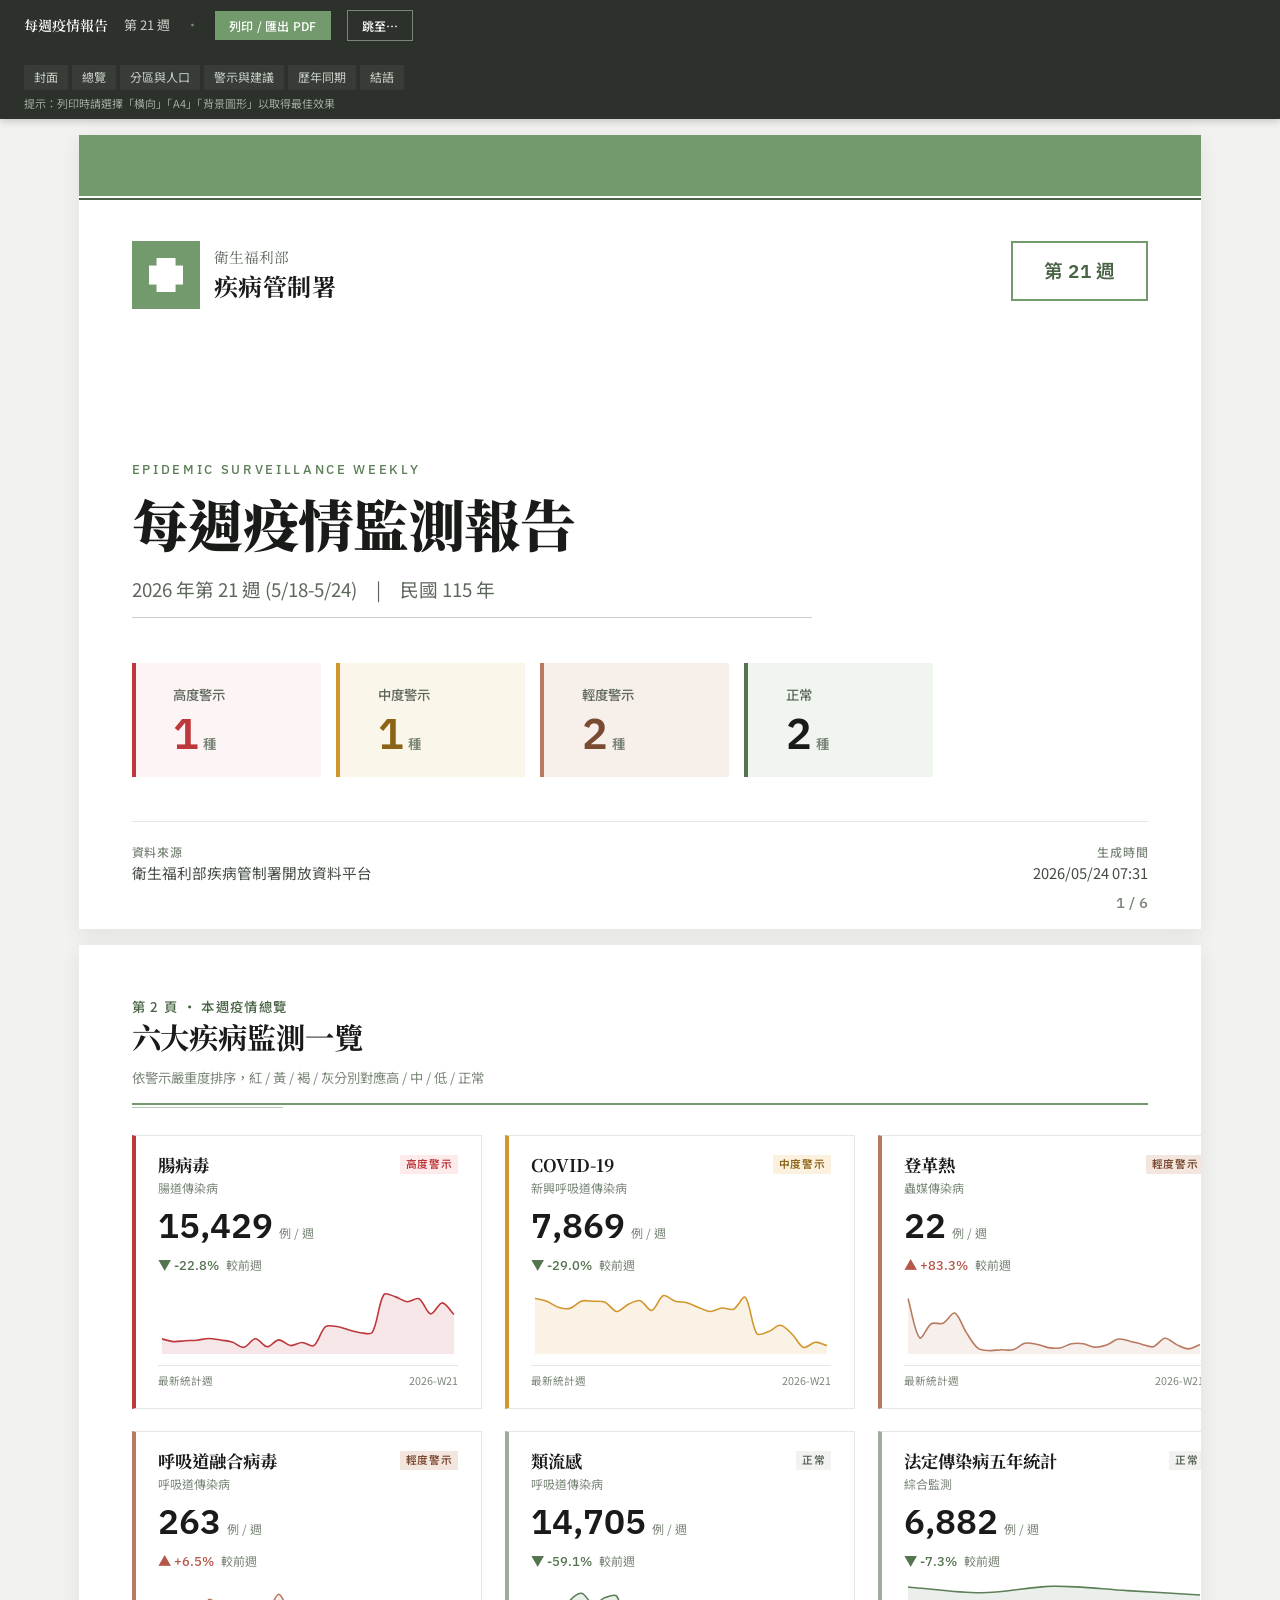
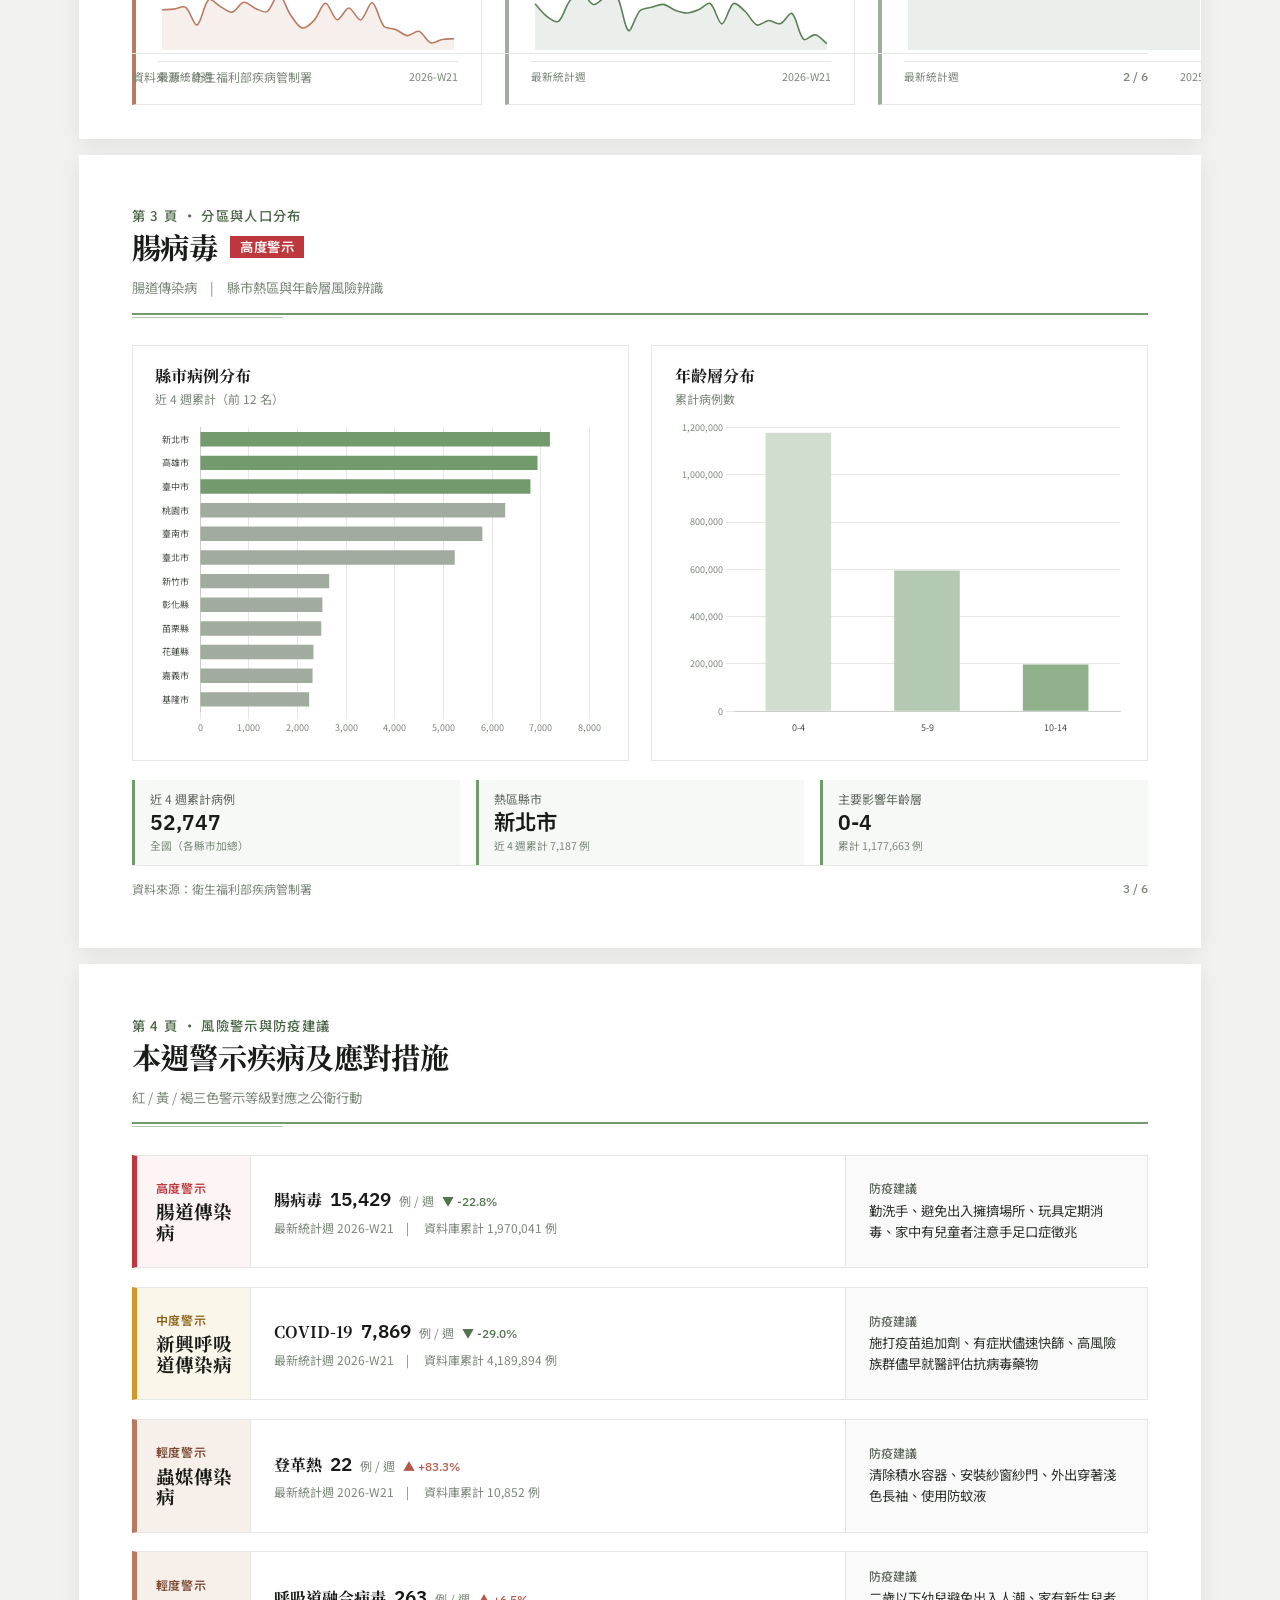
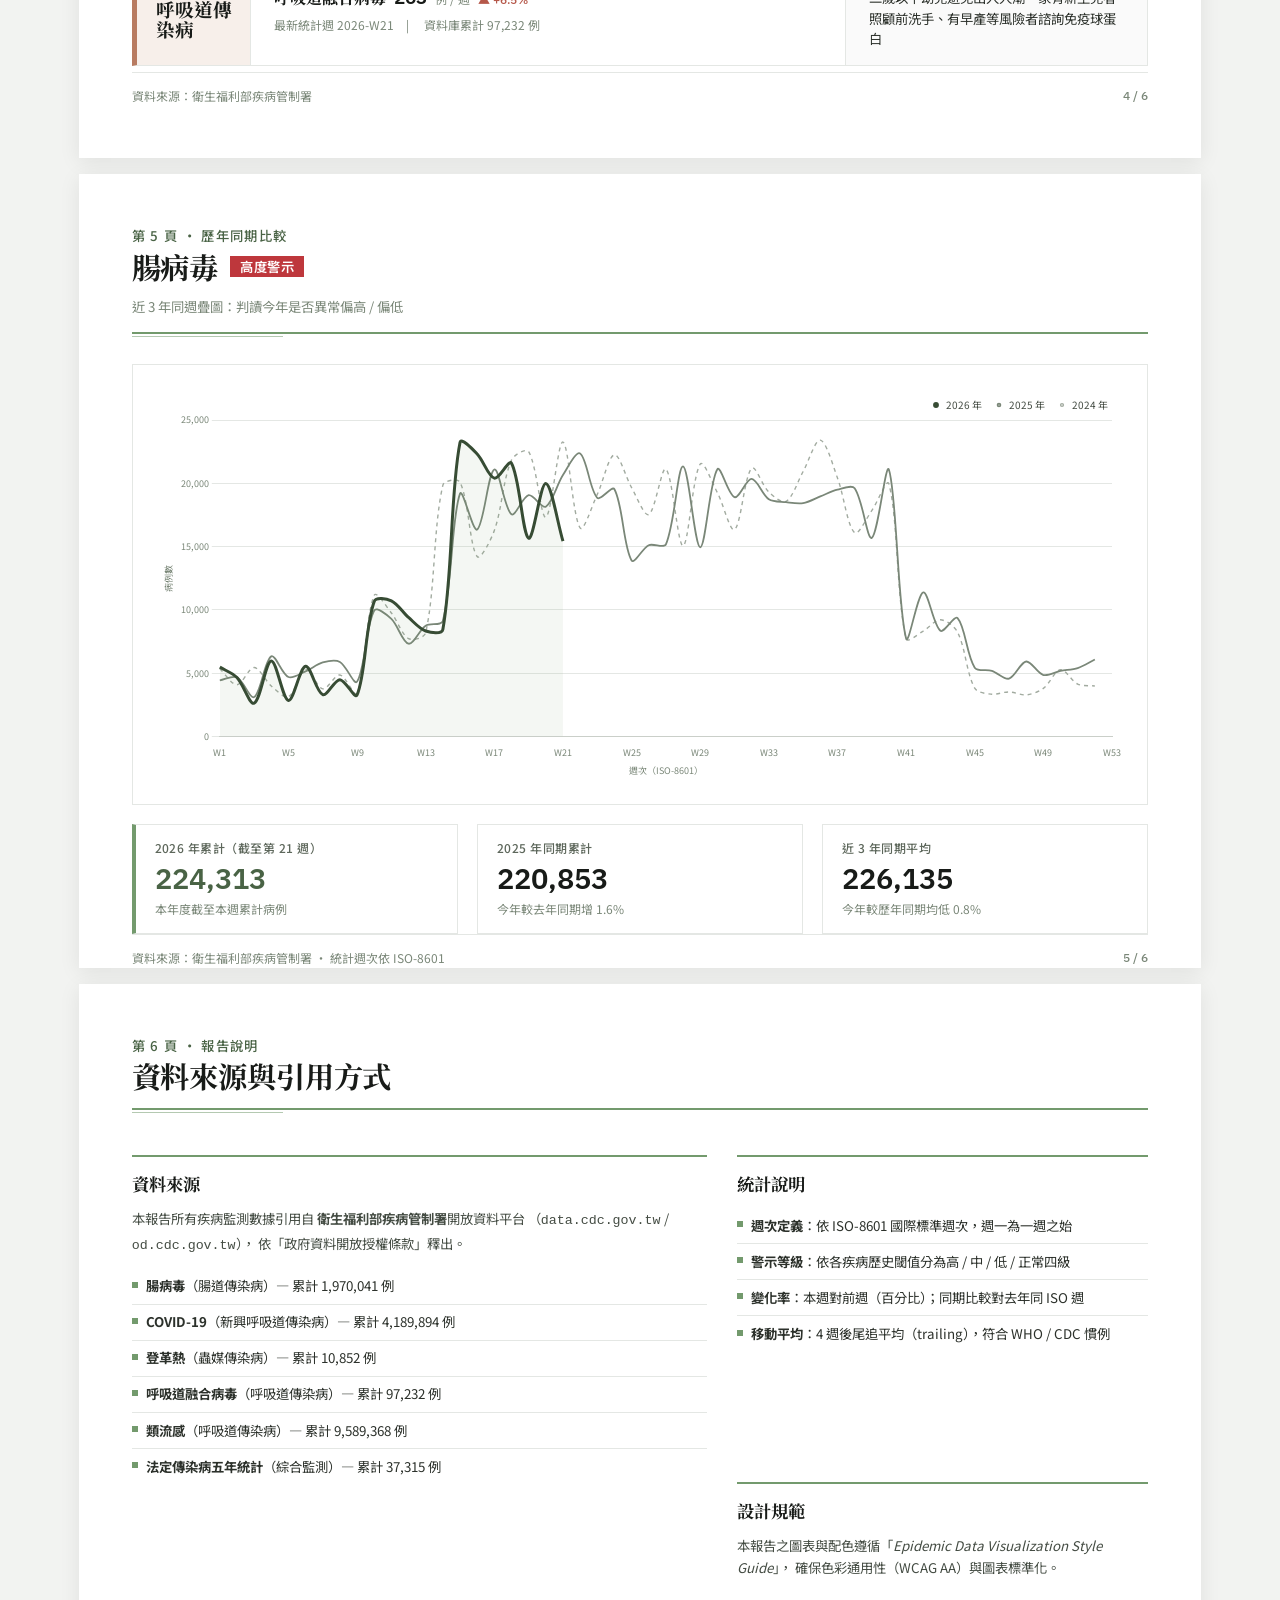
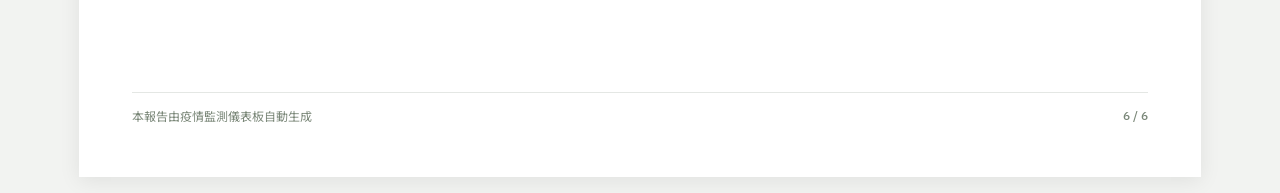
==== weekly_report/index.html @ c53f5a3c "Initial commit: CDC dashboard system (pipeline + dashboard + weekly report) - Pipeline: 6 disease re" ====
<!DOCTYPE html>
<html lang="zh-Hant">
<head>
<meta charset="UTF-8">
<meta name="viewport" content="width=device-width, initial-scale=1.0">
<title>每週疫情報告 | 疾病管制署</title>
<link rel="preconnect" href="https://fonts.googleapis.com">
<link rel="preconnect" href="https://fonts.gstatic.com" crossorigin>
<link href="https://fonts.googleapis.com/css2?family=Noto+Sans+TC:wght@400;500;600;700&family=Noto+Serif+TC:wght@600;700;900&family=IBM+Plex+Sans:wght@400;500;600&display=swap" rel="stylesheet">
<link rel="stylesheet" href="slides.css">
</head>
<body>

<aside class="print-bar">
  <div class="print-bar-inner">
    <span class="print-bar-title">每週疫情報告</span>
    <span class="print-bar-meta" id="reportWeekLabel">—</span>
    <span class="print-bar-divider">·</span>
    <button onclick="window.print()" class="btn-print">列印 / 匯出 PDF</button>
    <button onclick="toggleNav()" class="btn-nav">跳至…</button>
    <nav class="page-nav" id="pageNav" hidden>
      <a href="#slide-1">封面</a>
      <a href="#slide-2">總覽</a>
      <a href="#slide-3">分區與人口</a>
      <a href="#slide-4">警示與建議</a>
      <a href="#slide-5">歷年同期</a>
      <a href="#slide-6">結語</a>
    </nav>
  </div>
  <div class="print-hint">提示：列印時請選擇「橫向」「A4」「背景圖形」以取得最佳效果</div>
</aside>

<section class="slide slide-cover" id="slide-1">
  <div class="cover-bar"></div>
  <header class="cover-head">
    <div class="cover-logo">
      <div class="brand-mark"></div>
      <div class="cover-logo-text">
        <div>衛生福利部</div>
        <div class="cover-logo-strong">疾病管制署</div>
      </div>
    </div>
    <div class="cover-stamp" id="coverWeekStamp">第 — 週</div>
  </header>
  <div class="cover-body">
    <div class="cover-eyebrow">EPIDEMIC SURVEILLANCE WEEKLY</div>
    <h1 class="cover-title">每週疫情監測報告</h1>
    <div class="cover-subtitle" id="coverDateRange">— 統計週期 —</div>
    <div class="cover-alert-summary" id="coverAlertSummary"></div>
  </div>
  <footer class="cover-foot">
    <div class="cover-foot-left">
      <div class="cover-foot-label">資料來源</div>
      <div>衛生福利部疾病管制署開放資料平台</div>
    </div>
    <div class="cover-foot-right">
      <div class="cover-foot-label">生成時間</div>
      <div id="coverGeneratedAt">—</div>
    </div>
  </footer>
  <div class="page-no">1 / 6</div>
</section>

<section class="slide" id="slide-2">
  <header class="slide-head">
    <div class="slide-eyebrow">第 2 頁 · 本週疫情總覽</div>
    <h2 class="slide-title">六大疾病監測一覽</h2>
    <p class="slide-sub">依警示嚴重度排序，紅 / 黃 / 褐 / 灰分別對應高 / 中 / 低 / 正常</p>
  </header>
  <div class="overview-grid" id="overviewGrid"></div>
  <footer class="slide-foot">
    <span class="src">資料來源：衛生福利部疾病管制署</span>
    <span class="page-no">2 / 6</span>
  </footer>
</section>

<section class="slide" id="slide-3">
  <header class="slide-head">
    <div class="slide-eyebrow">第 3 頁 · 分區與人口分布</div>
    <h2 class="slide-title">
      <span id="focusDiseaseName3">—</span>
      <span class="slide-title-tag" id="focusDiseaseTag3">最高警示</span>
    </h2>
    <p class="slide-sub" id="focusDiseaseSub3">縣市熱區與年齡層風險辨識</p>
  </header>
  <div class="grid-2-col">
    <div class="chart-block">
      <div class="chart-block-head">
        <h3 class="chart-block-h">縣市病例分布</h3>
        <div class="chart-block-sub">近 4 週累計（前 12 名）</div>
      </div>
      <div class="chart-block-body"><canvas id="s3RegionChart"></canvas></div>
    </div>
    <div class="chart-block">
      <div class="chart-block-head">
        <h3 class="chart-block-h">年齡層分布</h3>
        <div class="chart-block-sub">累計病例數</div>
      </div>
      <div class="chart-block-body"><canvas id="s3AgeChart"></canvas></div>
    </div>
  </div>
  <div class="callout-row" id="s3Callouts"></div>
  <footer class="slide-foot">
    <span class="src">資料來源：衛生福利部疾病管制署</span>
    <span class="page-no">3 / 6</span>
  </footer>
</section>

<section class="slide" id="slide-4">
  <header class="slide-head">
    <div class="slide-eyebrow">第 4 頁 · 風險警示與防疫建議</div>
    <h2 class="slide-title">本週警示疾病及應對措施</h2>
    <p class="slide-sub">紅 / 黃 / 褐三色警示等級對應之公衛行動</p>
  </header>
  <div class="advisory-list" id="s4AdvisoryList"></div>
  <footer class="slide-foot">
    <span class="src">資料來源：衛生福利部疾病管制署</span>
    <span class="page-no">4 / 6</span>
  </footer>
</section>

<section class="slide" id="slide-5">
  <header class="slide-head">
    <div class="slide-eyebrow">第 5 頁 · 歷年同期比較</div>
    <h2 class="slide-title">
      <span id="focusDiseaseName5">—</span>
      <span class="slide-title-tag" id="focusDiseaseTag5">最高警示</span>
    </h2>
    <p class="slide-sub">近 3 年同週疊圖：判讀今年是否異常偏高 / 偏低</p>
  </header>
  <div class="chart-block chart-block-wide">
    <div class="chart-block-body chart-block-body-tall">
      <canvas id="s5HistoryChart"></canvas>
    </div>
  </div>
  <div class="comparison-callouts" id="s5Callouts"></div>
  <footer class="slide-foot">
    <span class="src">資料來源：衛生福利部疾病管制署 · 統計週次依 ISO-8601</span>
    <span class="page-no">5 / 6</span>
  </footer>
</section>

<section class="slide slide-closing" id="slide-6">
  <header class="slide-head">
    <div class="slide-eyebrow">第 6 頁 · 報告說明</div>
    <h2 class="slide-title">資料來源與引用方式</h2>
  </header>
  <div class="closing-body">
    <div class="closing-block">
      <h3 class="closing-h">資料來源</h3>
      <p>本報告所有疾病監測數據引用自 <strong>衛生福利部疾病管制署</strong>開放資料平台
         （<code>data.cdc.gov.tw</code> / <code>od.cdc.gov.tw</code>），
         依「政府資料開放授權條款」釋出。</p>
      <ul class="closing-list" id="closingDataList"></ul>
    </div>
    <div class="closing-block">
      <h3 class="closing-h">統計說明</h3>
      <ul class="closing-list">
        <li><strong>週次定義</strong>：依 ISO-8601 國際標準週次，週一為一週之始</li>
        <li><strong>警示等級</strong>：依各疾病歷史閾值分為高 / 中 / 低 / 正常四級</li>
        <li><strong>變化率</strong>：本週對前週（百分比）；同期比較對去年同 ISO 週</li>
        <li><strong>移動平均</strong>：4 週後尾追平均（trailing），符合 WHO / CDC 慣例</li>
      </ul>
    </div>
    <div class="closing-block">
      <h3 class="closing-h">設計規範</h3>
      <p>本報告之圖表與配色遵循「<em>Epidemic Data Visualization Style Guide</em>」，
         確保色彩通用性（WCAG AA）與圖表標準化。</p>
    </div>
  </div>
  <footer class="slide-foot closing-foot">
    <span>本報告由疫情監測儀表板自動生成</span>
    <span class="page-no">6 / 6</span>
  </footer>
</section>

<script src="vendor/chart.umd.min.js"></script>
<script src="vendor/chartjs-adapter-date-fns.bundle.min.js"></script>
<script src="vendor/chartjs-plugin-annotation.min.js"></script>
<script src="slides.js"></script>
</body>
</html>
---- weekly_report/slides.css ----
/* ════════════════════════════════════════════════════════════
   每週疫情報告 投影片 Style — A4 橫向列印優先
   遵循 Epidemic DataViz Style Guide
   ════════════════════════════════════════════════════════════ */

:root {
  --p-50:  #F6F9F6;  --p-100: #E8EEE7;  --p-200: #D1DECF;  --p-300: #B4C9B1;
  --p-400: #91B08C;  --p-500: #739A6D;  --p-600: #5D7F58;  --p-700: #496345;
  --p-800: #374C34;  --p-900: #253423;
  --n-50:  #FAFAFA;  --n-100: #F2F3F1;  --n-200: #E4E7E4;  --n-300: #CACFC9;
  --n-400: #A2ABA0;  --n-500: #7A8778;  --n-600: #5D675B;  --n-700: #444C43;
  --n-800: #2C312B;  --n-900: #181B18;
  --cat-1: #739A6D; --cat-2: #587A9D; --cat-3: #C8A041;
  --cat-4: #49888D; --cat-5: #916E46; --cat-6: #955F71;
  --success: #54734F;  --warning: #D2962D;  --danger: #BE373C;
  --info: #477A9E;  --terracotta: #B5584A;  --clay: #B87B61;
  --font-serif: 'Noto Serif TC', serif;
  --font-sans:  'Noto Sans TC', system-ui, sans-serif;
  --font-num:   'IBM Plex Sans', 'Noto Sans TC', sans-serif;
  --slide-w: 297mm;
  --slide-h: 210mm;
  --slide-pad: 14mm;
}

@page { size: A4 landscape; margin: 0; }

*, *::before, *::after { box-sizing: border-box; }

html { font-size: 11pt; }
body {
  margin: 0;
  font-family: var(--font-sans);
  color: var(--n-800);
  background: var(--n-100);
  line-height: 1.4;
  -webkit-font-smoothing: antialiased;
}

h1, h2, h3, h4 {
  font-family: var(--font-serif);
  margin: 0;
  color: var(--n-900);
  font-weight: 700;
}

.cover-stamp, .alert-bigcell-num,
.overview-card-num, .callout-num, .comparison-num {
  font-variant-numeric: tabular-nums;
  font-feature-settings: "tnum";
}

/* ─── Print Bar (only on screen) ─── */
.print-bar {
  position: sticky; top: 0; z-index: 100;
  background: var(--n-800); color: white;
  padding: 10px 24px 8px;
  box-shadow: 0 2px 8px rgba(0,0,0,0.2);
}
.print-bar-inner {
  display: flex; align-items: center; gap: 16px;
  flex-wrap: wrap; font-size: 13px;
}
.print-bar-title { font-family: var(--font-serif); font-weight: 600; font-size: 14px; }
.print-bar-meta { color: var(--n-300); font-variant-numeric: tabular-nums; }
.print-bar-divider { color: var(--n-500); }

.btn-print, .btn-nav {
  background: var(--p-500); color: white;
  border: 0; padding: 6px 14px;
  font-family: var(--font-sans);
  font-size: 12px; font-weight: 500;
  cursor: pointer; letter-spacing: 0.02em;
}
.btn-print:hover { background: var(--p-600); }
.btn-nav { background: transparent; border: 1px solid var(--n-500); }
.btn-nav:hover { border-color: white; background: rgba(255,255,255,0.08); }

.page-nav { display: flex; gap: 4px; padding: 8px 0 0; flex-basis: 100%; }
.page-nav a {
  color: var(--n-300); text-decoration: none;
  font-size: 12px; padding: 4px 10px;
  background: rgba(255,255,255,0.05);
}
.page-nav a:hover { background: rgba(255,255,255,0.15); color: white; }
.print-hint { font-size: 11px; color: var(--n-400); margin-top: 6px; }

/* ─── Slide base ─── */
.slide {
  width: var(--slide-w); height: var(--slide-h);
  background: white;
  padding: var(--slide-pad);
  margin: 16px auto;
  position: relative;
  box-shadow: 0 4px 20px rgba(0, 0, 0, 0.08);
  overflow: hidden;
  display: flex; flex-direction: column;
  page-break-after: always;
  break-after: page;
}
.slide:last-child { page-break-after: auto; break-after: auto; }

.slide-head {
  margin-bottom: 8mm;
  padding-bottom: 4mm;
  border-bottom: 2px solid var(--p-500);
  position: relative;
}
.slide-head::after {
  content: "";
  position: absolute; left: 0; bottom: -5px;
  width: 40mm; height: 1px;
  background: var(--p-300);
}
.slide-eyebrow {
  font-size: 10pt; font-weight: 500;
  color: var(--p-700);
  letter-spacing: 0.1em;
  text-transform: uppercase;
  margin-bottom: 4px;
}
.slide-title {
  font-family: var(--font-serif);
  font-size: 22pt; font-weight: 700;
  color: var(--n-900);
  line-height: 1.15; letter-spacing: -0.005em;
  display: flex; align-items: center;
  gap: 12px; flex-wrap: wrap;
}
.slide-title-tag {
  display: inline-block;
  font-family: var(--font-sans);
  font-size: 10pt; font-weight: 600;
  padding: 3px 10px;
  letter-spacing: 0.04em;
  background: var(--danger); color: white;
  vertical-align: middle;
}
.slide-sub { font-size: 10pt; color: var(--n-500); margin: 4mm 0 0; }

.slide-foot {
  margin-top: auto;
  display: flex; justify-content: space-between; align-items: center;
  font-size: 9pt; color: var(--n-500);
  padding-top: 4mm; border-top: 1px solid var(--n-200);
}
.page-no {
  font-family: var(--font-num);
  font-variant-numeric: tabular-nums;
  font-weight: 500; color: var(--n-500);
}

/* ════ SLIDE 1: Cover ════ */
.slide-cover { background: white; padding: 0; display: flex; flex-direction: column; }
.cover-bar {
  height: 16mm;
  background: var(--p-500);
  flex-shrink: 0; position: relative;
}
.cover-bar::after {
  content: "";
  position: absolute; bottom: -4px;
  left: 0; right: 0; height: 2px;
  background: var(--p-700);
}
.cover-head {
  display: flex; justify-content: space-between; align-items: flex-start;
  padding: 12mm var(--slide-pad) 0;
}
.cover-logo { display: flex; gap: 14px; align-items: center; }
.brand-mark {
  width: 18mm; height: 18mm;
  background: var(--p-500);
  position: relative; flex-shrink: 0;
}
.brand-mark::before, .brand-mark::after {
  content: ""; position: absolute; background: white;
}
.brand-mark::before {
  top: 50%; left: 25%; right: 25%;
  height: 5mm; transform: translateY(-50%);
}
.brand-mark::after {
  left: 50%; top: 25%; bottom: 25%;
  width: 5mm; transform: translateX(-50%);
}
.cover-logo-text { font-family: var(--font-serif); }
.cover-logo-text > div:first-child { font-size: 11pt; color: var(--n-600); }
.cover-logo-strong {
  font-size: 18pt; font-weight: 700;
  color: var(--n-900);
  letter-spacing: 0.02em; margin-top: 2px;
}
.cover-stamp {
  font-family: var(--font-num);
  font-size: 14pt; font-weight: 600;
  color: var(--p-700);
  border: 2px solid var(--p-500);
  padding: 4mm 8mm;
  letter-spacing: 0.04em;
}
.cover-body {
  flex: 1;
  padding: 8mm var(--slide-pad);
  display: flex; flex-direction: column; justify-content: center;
  max-width: 240mm;
}
.cover-eyebrow {
  font-family: var(--font-num);
  font-size: 10pt; font-weight: 500;
  letter-spacing: 0.2em;
  color: var(--p-600);
  margin-bottom: 4mm;
}
.cover-title {
  font-family: var(--font-serif);
  font-size: 42pt; font-weight: 900;
  color: var(--n-900);
  line-height: 1.05; letter-spacing: -0.01em;
  margin-bottom: 6mm;
}
.cover-subtitle {
  font-size: 14pt; color: var(--n-600);
  font-variant-numeric: tabular-nums;
  margin-bottom: 12mm;
  padding-bottom: 4mm;
  border-bottom: 1px solid var(--n-300);
  max-width: 180mm;
}
.cover-alert-summary {
  display: grid; grid-template-columns: repeat(4, 1fr);
  gap: 4mm; max-width: 220mm;
}
.alert-bigcell {
  padding: 6mm 8mm 6mm 10mm;
  background: var(--n-50);
  border-left: 4px solid var(--n-400);
}
.alert-bigcell[data-level="high"]   { border-left-color: var(--danger);  background: #FDF4F5; }
.alert-bigcell[data-level="medium"] { border-left-color: var(--warning); background: #FBF6EA; }
.alert-bigcell[data-level="low"]    { border-left-color: var(--clay);    background: #F7EFEA; }
.alert-bigcell[data-level="normal"] { border-left-color: var(--success); background: #F1F5F0; }
.alert-bigcell-label {
  font-size: 10pt; color: var(--n-600);
  margin-bottom: 2mm; font-weight: 500;
}
.alert-bigcell-num {
  font-family: var(--font-num);
  font-size: 32pt; font-weight: 600;
  line-height: 1; color: var(--n-900);
}
.alert-bigcell[data-level="high"]   .alert-bigcell-num { color: var(--danger); }
.alert-bigcell[data-level="medium"] .alert-bigcell-num { color: #8C6418; }
.alert-bigcell[data-level="low"]    .alert-bigcell-num { color: #7A4A33; }
.alert-bigcell-unit {
  font-size: 10pt; color: var(--n-500); margin-left: 4px;
}
.cover-foot {
  position: absolute;
  left: var(--slide-pad); right: var(--slide-pad);
  bottom: 12mm;
  display: flex; justify-content: space-between;
  padding: 6mm 0 0;
  border-top: 1px solid var(--n-200);
}
.cover-foot-label {
  font-size: 9pt; color: var(--n-500);
  text-transform: uppercase;
  letter-spacing: 0.06em;
  margin-bottom: 2px; font-weight: 500;
}
.cover-foot-left, .cover-foot-right {
  font-size: 11pt; color: var(--n-700);
  font-variant-numeric: tabular-nums;
}
.cover-foot-right { text-align: right; }
.slide-cover .page-no {
  position: absolute;
  right: var(--slide-pad); bottom: 4mm;
}

/* ════ SLIDE 2: Overview Grid ════ */
.overview-grid {
  display: grid;
  grid-template-columns: repeat(3, 1fr);
  grid-template-rows: 1fr 1fr;
  gap: 6mm;
  flex: 1;
  min-height: 0;
}
.overview-card {
  border: 1px solid var(--n-200);
  border-left: 4px solid var(--p-500);
  padding: 5mm 6mm;
  display: flex; flex-direction: column;
  gap: 3mm; background: white;
}
.overview-card[data-alert="high"]   { border-left-color: var(--danger); }
.overview-card[data-alert="medium"] { border-left-color: var(--warning); }
.overview-card[data-alert="low"]    { border-left-color: var(--clay); }
.overview-card[data-alert="normal"] { border-left-color: var(--n-400); }
.overview-card-head {
  display: flex; justify-content: space-between; align-items: flex-start;
}
.overview-card-name {
  font-family: var(--font-serif);
  font-size: 13pt; font-weight: 700;
  color: var(--n-900); line-height: 1.2;
}
.overview-card-category {
  font-size: 9pt; color: var(--n-500); margin-top: 1mm;
}
.overview-card-tag {
  font-size: 8pt; font-weight: 600;
  padding: 2px 6px;
  letter-spacing: 0.06em;
  font-family: var(--font-num);
}
.overview-card-tag[data-alert="high"]   { background: #FDEAEB; color: var(--danger); }
.overview-card-tag[data-alert="medium"] { background: #FBF1DE; color: #8C6418; }
.overview-card-tag[data-alert="low"]    { background: #F3E6DE; color: #7A4A33; }
.overview-card-tag[data-alert="normal"] { background: var(--n-100); color: var(--n-600); }
.overview-card-numrow {
  display: flex; align-items: baseline; gap: 6px;
}
.overview-card-num {
  font-family: var(--font-num);
  font-size: 26pt; font-weight: 600;
  color: var(--n-900); line-height: 1;
}
.overview-card-unit { font-size: 9pt; color: var(--n-500); }
.overview-card-change {
  font-size: 10pt; font-family: var(--font-num); font-weight: 500;
}
.overview-card-change[data-dir="up"]   { color: var(--terracotta); }
.overview-card-change[data-dir="down"] { color: var(--success); }
.overview-card-change[data-dir="flat"] { color: var(--n-500); }
.overview-card-spark { margin-top: auto; height: 18mm; position: relative; }
.overview-card-period {
  font-size: 8pt; color: var(--n-500);
  border-top: 1px solid var(--n-200);
  padding-top: 2mm;
  display: flex; justify-content: space-between;
  font-variant-numeric: tabular-nums;
}

/* ════ SLIDE 3 & 5: Two-column chart grid ════ */
.grid-2-col {
  display: grid; grid-template-columns: 1fr 1fr;
  gap: 6mm;
  min-height: 110mm;   /* 給圖表充裕高度，但不撐滿整頁 */
  flex-shrink: 0;
}
.chart-block {
  border: 1px solid var(--n-200);
  padding: 5mm 6mm 6mm;
  background: white;
  display: flex; flex-direction: column;
  min-height: 0;
}
.chart-block-wide {
  grid-column: 1 / -1;
  min-height: 115mm;
  flex-shrink: 0;
}
.chart-block-head { margin-bottom: 3mm; }
.chart-block-h {
  font-family: var(--font-serif);
  font-size: 12pt; font-weight: 700; color: var(--n-900);
}
.chart-block-sub { font-size: 9pt; color: var(--n-500); margin-top: 1mm; }
.chart-block-body { flex: 1; position: relative; min-height: 0; }
.chart-block-body-tall { min-height: 105mm; height: 105mm; }

.callout-row {
  display: grid; grid-template-columns: repeat(3, 1fr);
  gap: 4mm; margin-top: 5mm;
}
.callout {
  background: var(--p-50);
  border-left: 3px solid var(--p-500);
  padding: 3mm 4mm;
}
.callout-label { font-size: 9pt; color: var(--n-600); margin-bottom: 1mm; }
.callout-num {
  font-family: var(--font-num);
  font-size: 16pt; font-weight: 600;
  color: var(--n-900); line-height: 1.1;
}
.callout-sub { font-size: 8pt; color: var(--n-500); margin-top: 1mm; }

/* ════ SLIDE 4: Advisory ════ */
.advisory-list {
  flex: 1; display: flex; flex-direction: column;
  gap: 5mm; overflow: hidden;
}
.advisory-block {
  display: grid;
  grid-template-columns: 30mm 1fr 80mm;
  gap: 0;
  border: 1px solid var(--n-200);
  border-left: 5px solid var(--n-400);
  min-height: 30mm;
}
.advisory-block[data-level="high"]   { border-left-color: var(--danger); }
.advisory-block[data-level="medium"] { border-left-color: var(--warning); }
.advisory-block[data-level="low"]    { border-left-color: var(--clay); }
.advisory-cell-level {
  background: var(--n-50);
  padding: 4mm 4mm 4mm 5mm;
  display: flex; flex-direction: column; justify-content: center;
}
.advisory-block[data-level="high"]   .advisory-cell-level { background: #FDF4F5; }
.advisory-block[data-level="medium"] .advisory-cell-level { background: #FBF6EA; }
.advisory-block[data-level="low"]    .advisory-cell-level { background: #F7EFEA; }
.advisory-level-tag {
  font-family: var(--font-num);
  font-size: 9pt; font-weight: 600;
  letter-spacing: 0.08em;
  text-transform: uppercase;
  margin-bottom: 1mm;
}
.advisory-block[data-level="high"]   .advisory-level-tag { color: var(--danger); }
.advisory-block[data-level="medium"] .advisory-level-tag { color: #8C6418; }
.advisory-block[data-level="low"]    .advisory-level-tag { color: #7A4A33; }
.advisory-level-name {
  font-family: var(--font-serif);
  font-size: 14pt; font-weight: 700;
  color: var(--n-900); line-height: 1.1;
}
.advisory-cell-detail {
  padding: 4mm 6mm;
  border-left: 1px solid var(--n-200);
  display: flex; flex-direction: column; justify-content: center;
}
.advisory-disease-row {
  display: flex; align-items: baseline;
  gap: 8px; margin-bottom: 2mm;
}
.advisory-disease-name {
  font-family: var(--font-serif);
  font-weight: 700; font-size: 12pt; color: var(--n-900);
}
.advisory-disease-num {
  font-family: var(--font-num);
  font-weight: 600; font-size: 14pt; color: var(--n-900);
}
.advisory-disease-unit { font-size: 9pt; color: var(--n-500); }
.advisory-disease-change {
  font-family: var(--font-num);
  font-size: 9pt; font-weight: 500;
}
.advisory-cell-action {
  padding: 4mm 6mm;
  border-left: 1px solid var(--n-200);
  background: var(--n-50);
  display: flex; flex-direction: column; justify-content: center;
}
.advisory-action-label {
  font-size: 9pt; color: var(--n-600);
  margin-bottom: 1mm; font-weight: 500;
}
.advisory-action-body {
  font-size: 10pt; color: var(--n-800); line-height: 1.55;
}
.advisory-empty {
  display: flex; align-items: center; justify-content: center;
  padding: 8mm; color: var(--n-500);
  font-size: 11pt;
  background: var(--n-50);
  border: 1px dashed var(--n-300);
}

/* ════ SLIDE 5: Comparison Callouts ════ */
.comparison-callouts {
  display: grid; grid-template-columns: repeat(3, 1fr);
  gap: 5mm; margin-top: 5mm;
}
.comparison-cell {
  background: white;
  border: 1px solid var(--n-200);
  padding: 4mm 5mm;
}
.comparison-label {
  font-size: 9pt; color: var(--n-600);
  margin-bottom: 2mm; font-weight: 500;
  text-transform: uppercase;
  letter-spacing: 0.04em;
}
.comparison-num {
  font-family: var(--font-num);
  font-size: 22pt; font-weight: 600;
  color: var(--n-900); line-height: 1;
}
.comparison-sub { font-size: 9pt; color: var(--n-500); margin-top: 2mm; }
.comparison-cell[data-emphasis="primary"] { border-left: 4px solid var(--p-500); }
.comparison-cell[data-emphasis="primary"] .comparison-num { color: var(--p-700); }

/* ════ SLIDE 6: Closing ════ */
.closing-body {
  display: grid;
  grid-template-columns: 1.4fr 1fr;
  gap: 8mm; flex: 1; margin-top: 4mm;
}
.closing-block {
  border-top: 2px solid var(--p-500);
  padding-top: 4mm;
}
.closing-block:first-child { grid-row: span 2; }
.closing-block p {
  font-size: 10pt; line-height: 1.7;
  color: var(--n-700); margin: 0 0 3mm;
}
.closing-h {
  font-family: var(--font-serif);
  font-size: 13pt; font-weight: 700;
  margin-bottom: 3mm; color: var(--n-900);
}
.closing-list {
  list-style: none; padding: 0; margin: 0;
  font-size: 10pt;
}
.closing-list li {
  padding: 2mm 0 2mm 14px;
  position: relative;
  border-bottom: 1px solid var(--n-200);
  line-height: 1.5;
}
.closing-list li:last-child { border-bottom: 0; }
.closing-list li::before {
  content: "";
  position: absolute;
  left: 0; top: 3.5mm;
  width: 6px; height: 6px;
  background: var(--p-500);
}
.closing-list code {
  font-family: var(--font-num);
  font-size: 9pt;
  background: var(--n-100);
  padding: 1px 4px; color: var(--n-700);
}
.closing-foot { font-size: 9pt; }

/* ════ 列印模式 ════ */
@media print {
  body { background: white; margin: 0; }
  .print-bar { display: none !important; }
  .slide {
    margin: 0; box-shadow: none;
    page-break-after: always;
    break-after: page;
    transform: none !important;
  }
  .slide:last-child { page-break-after: auto; }
  * {
    -webkit-print-color-adjust: exact !important;
    print-color-adjust: exact !important;
    color-adjust: exact !important;
  }
}
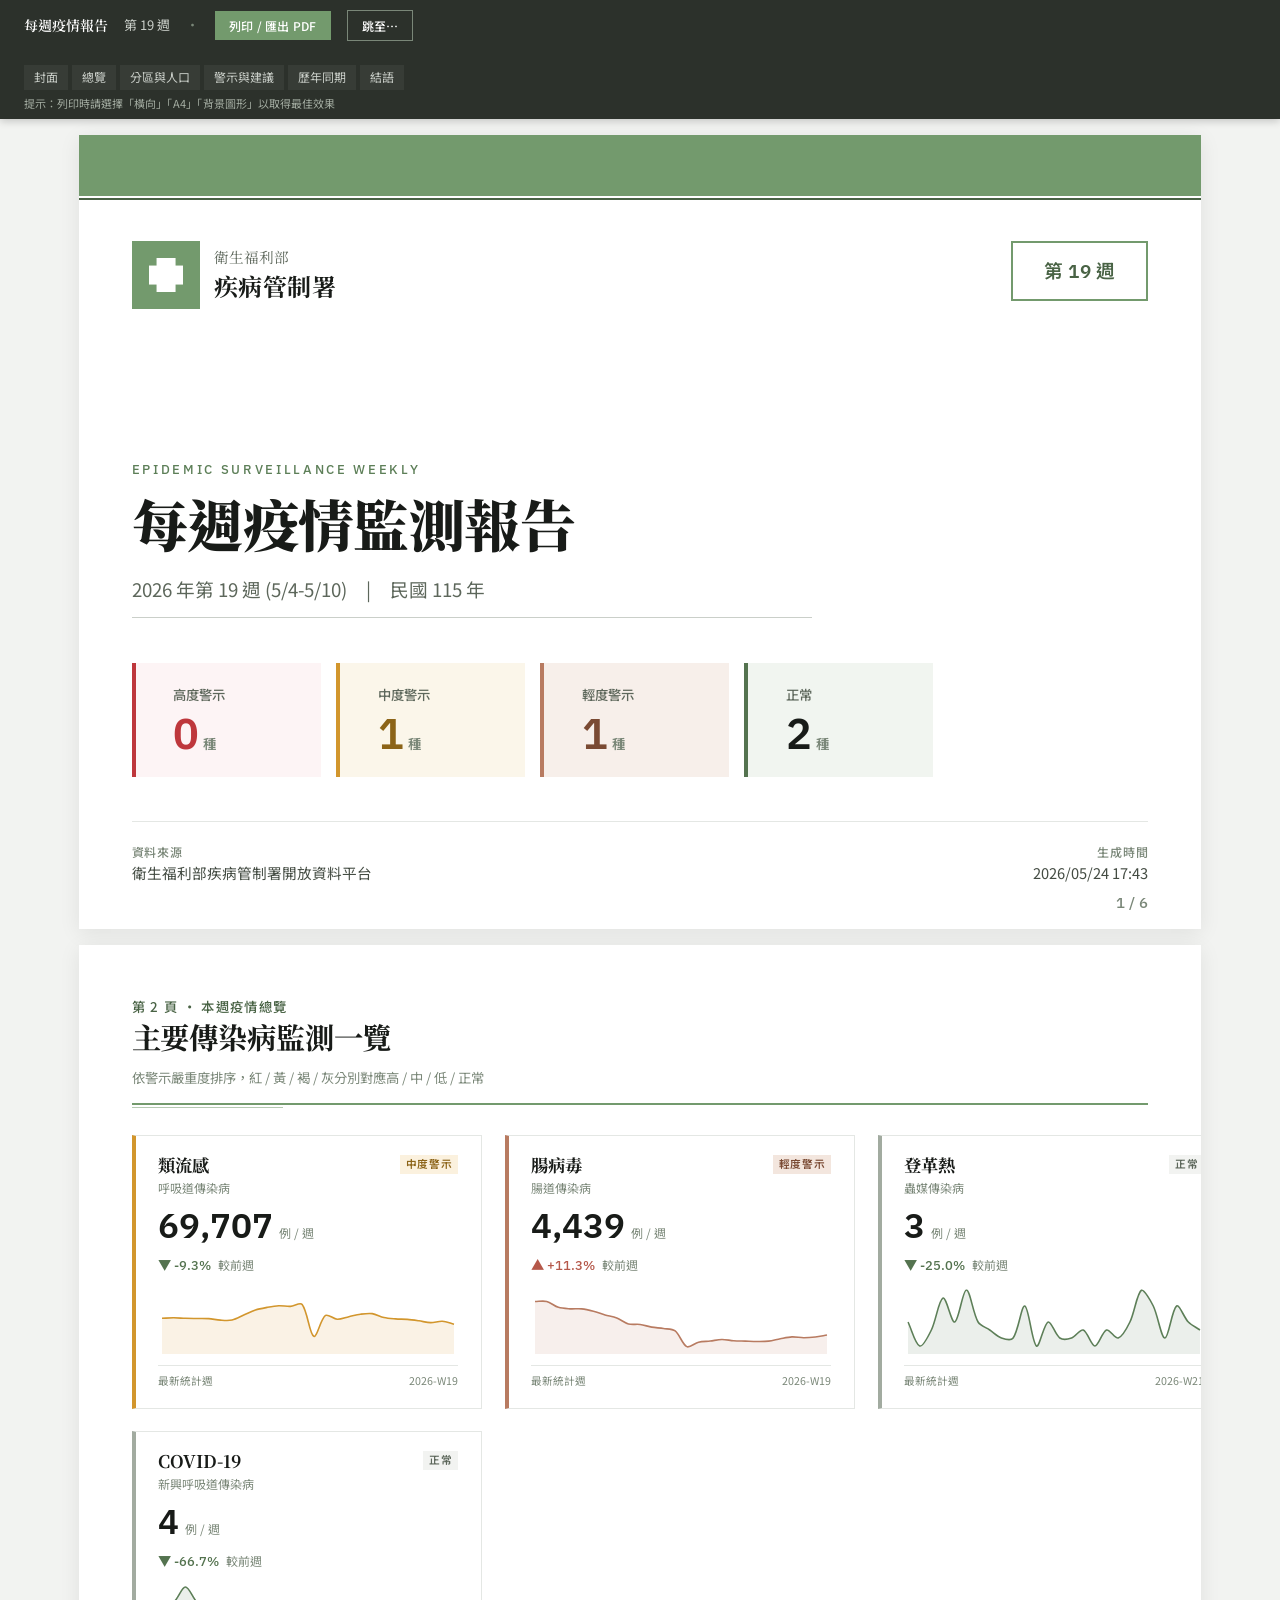
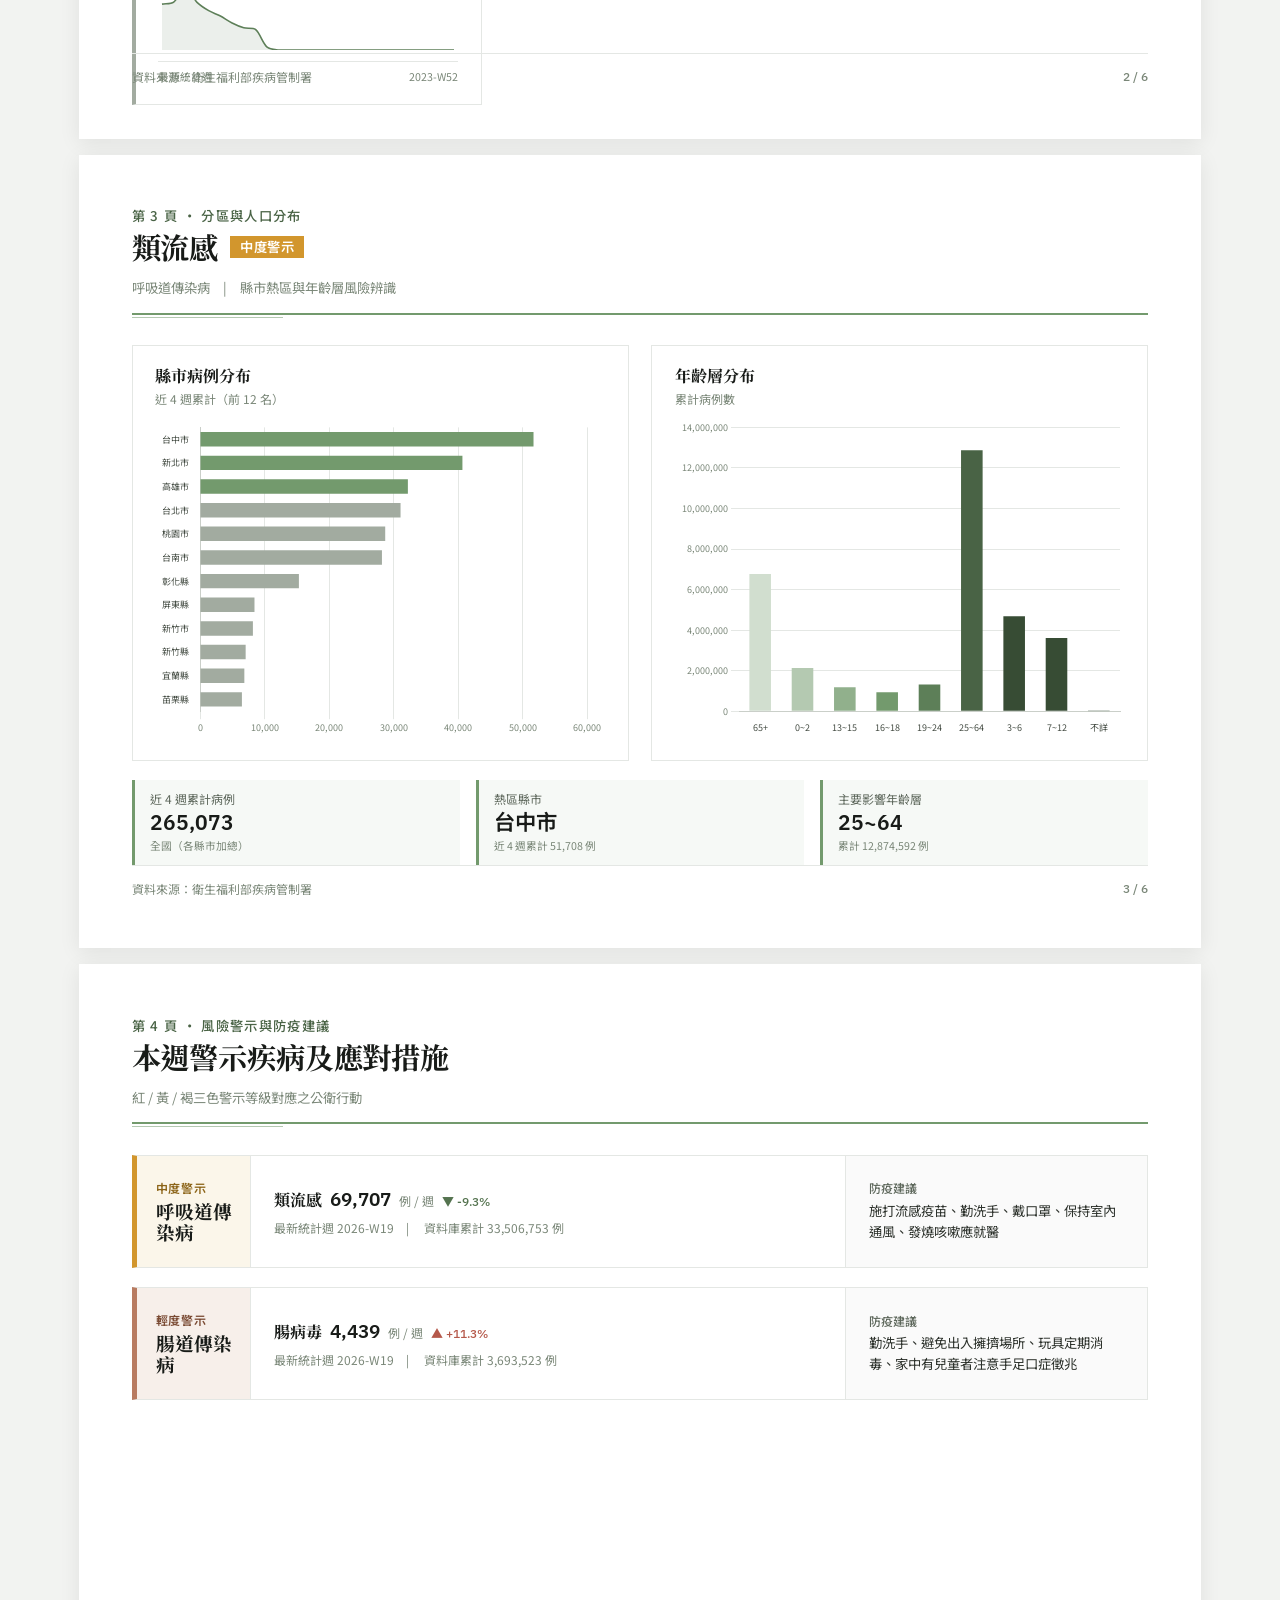
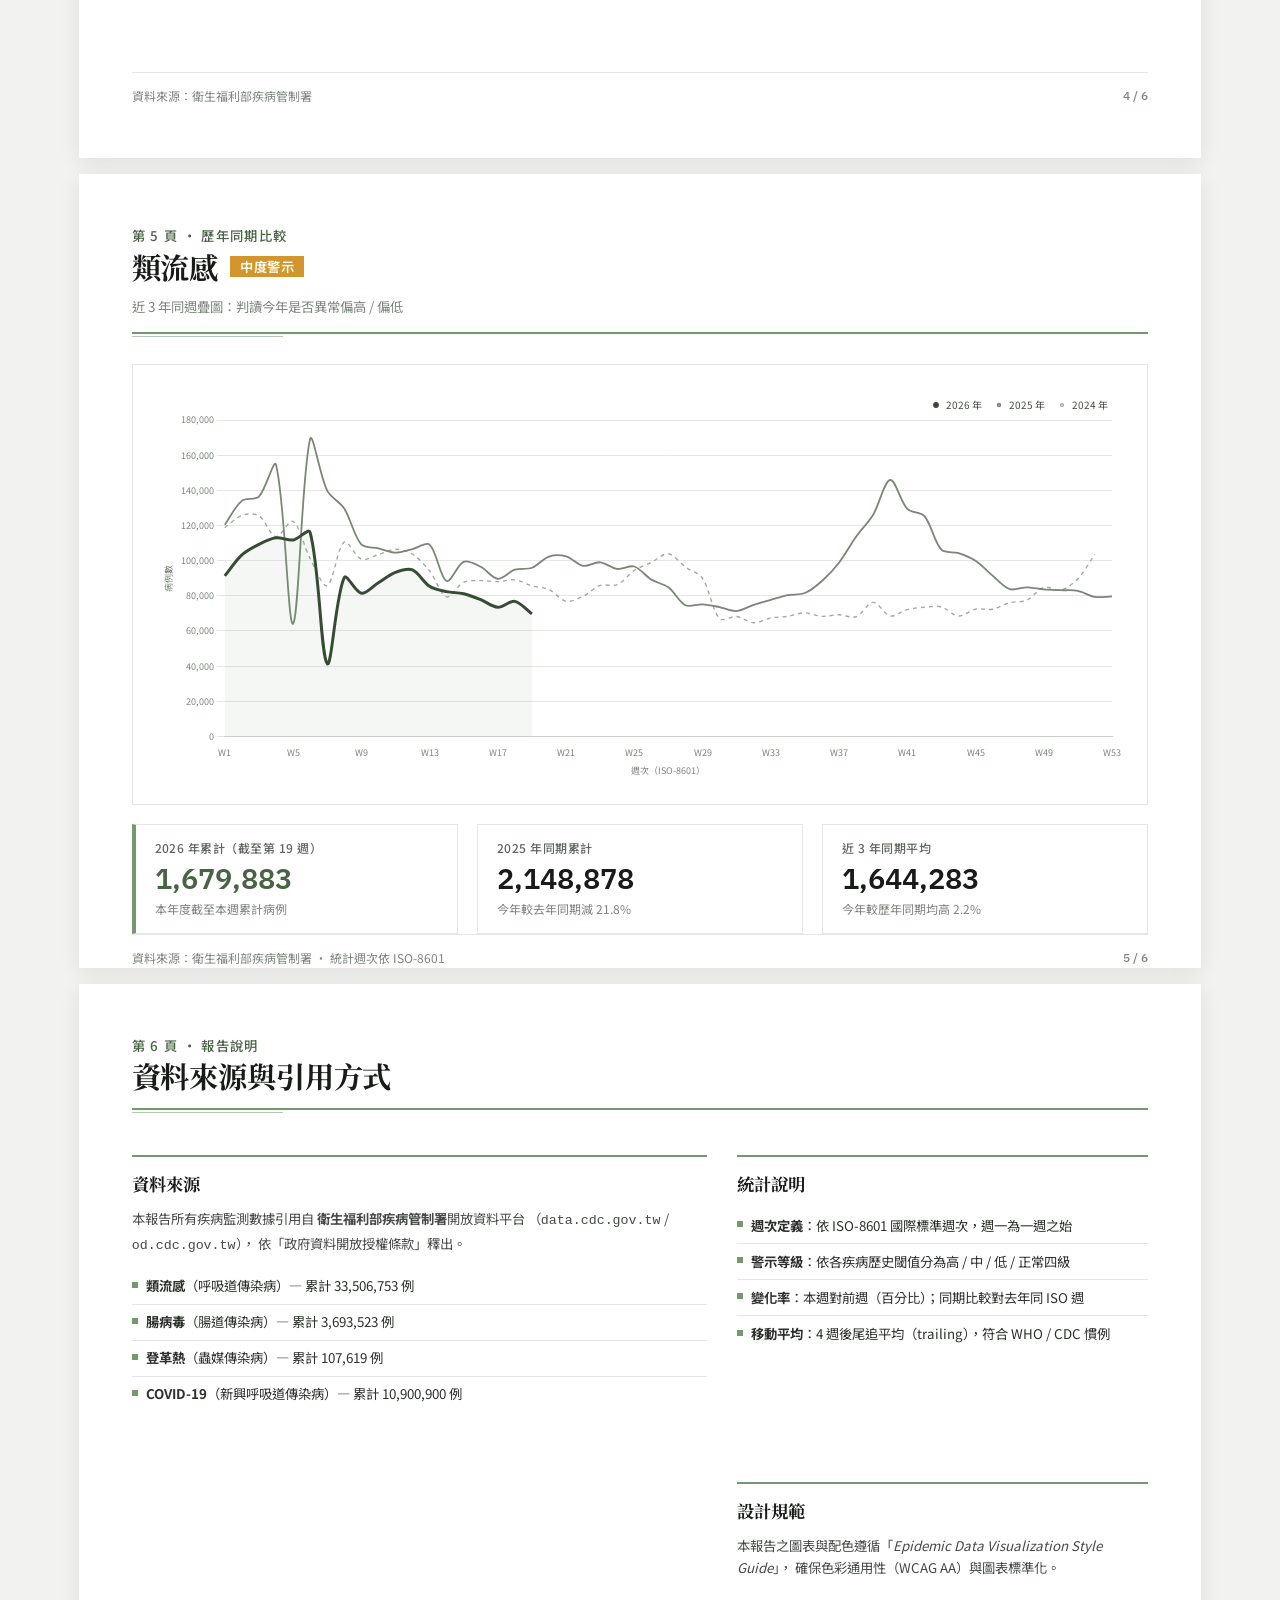
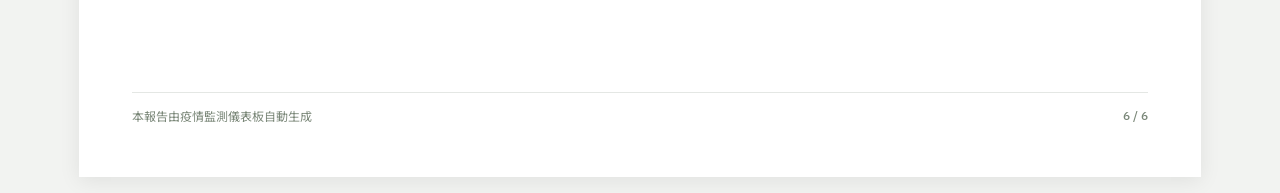
==== commit 9f99c5a0: "feat(pipeline): 改接 CDC 開放資料平台現行 URL，重產 2026-W21 真實資料 - disease_registry: 拿掉 CDC 已下架的 rsv 與 notifiabl" ====
--- a/weekly_report/index.html
+++ b/weekly_report/index.html
@@ -64,7 +64,7 @@
 <section class="slide" id="slide-2">
   <header class="slide-head">
     <div class="slide-eyebrow">第 2 頁 · 本週疫情總覽</div>
-    <h2 class="slide-title">六大疾病監測一覽</h2>
+    <h2 class="slide-title">主要傳染病監測一覽</h2>
     <p class="slide-sub">依警示嚴重度排序，紅 / 黃 / 褐 / 灰分別對應高 / 中 / 低 / 正常</p>
   </header>
   <div class="overview-grid" id="overviewGrid"></div>
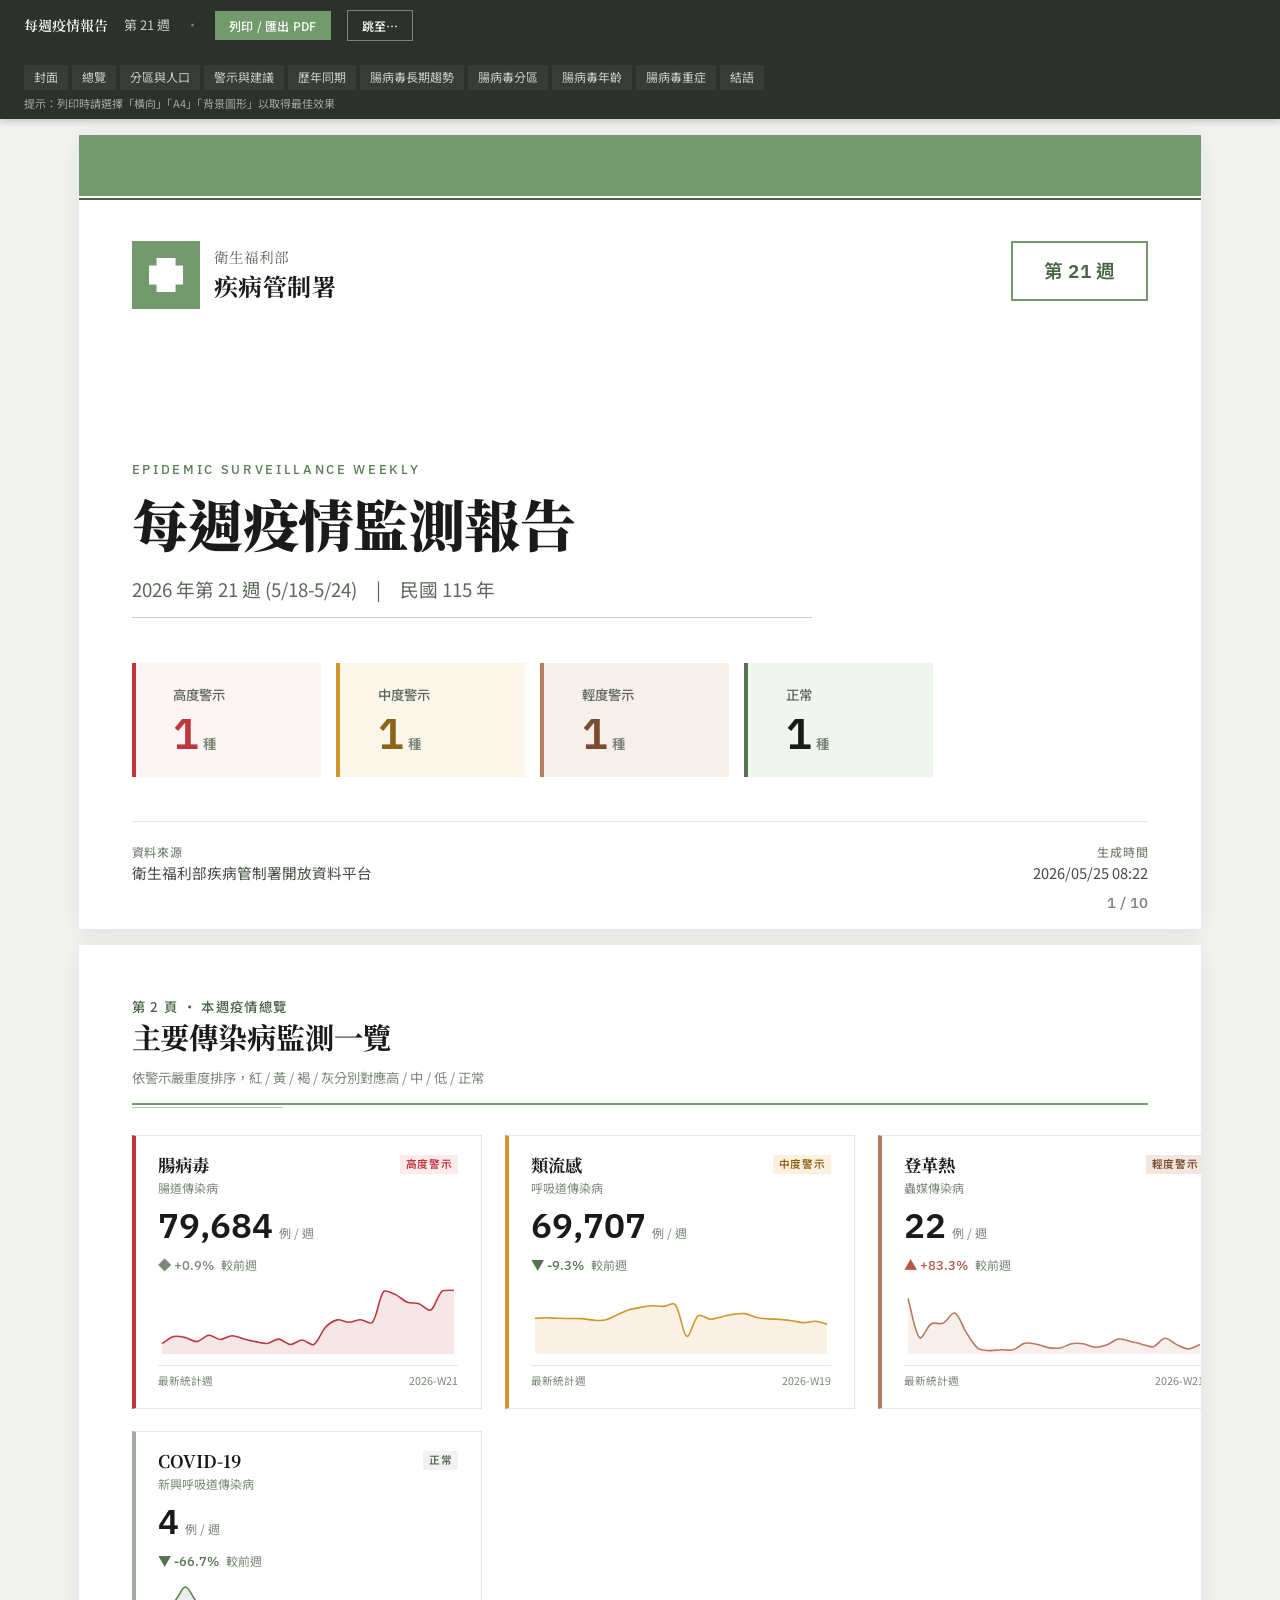
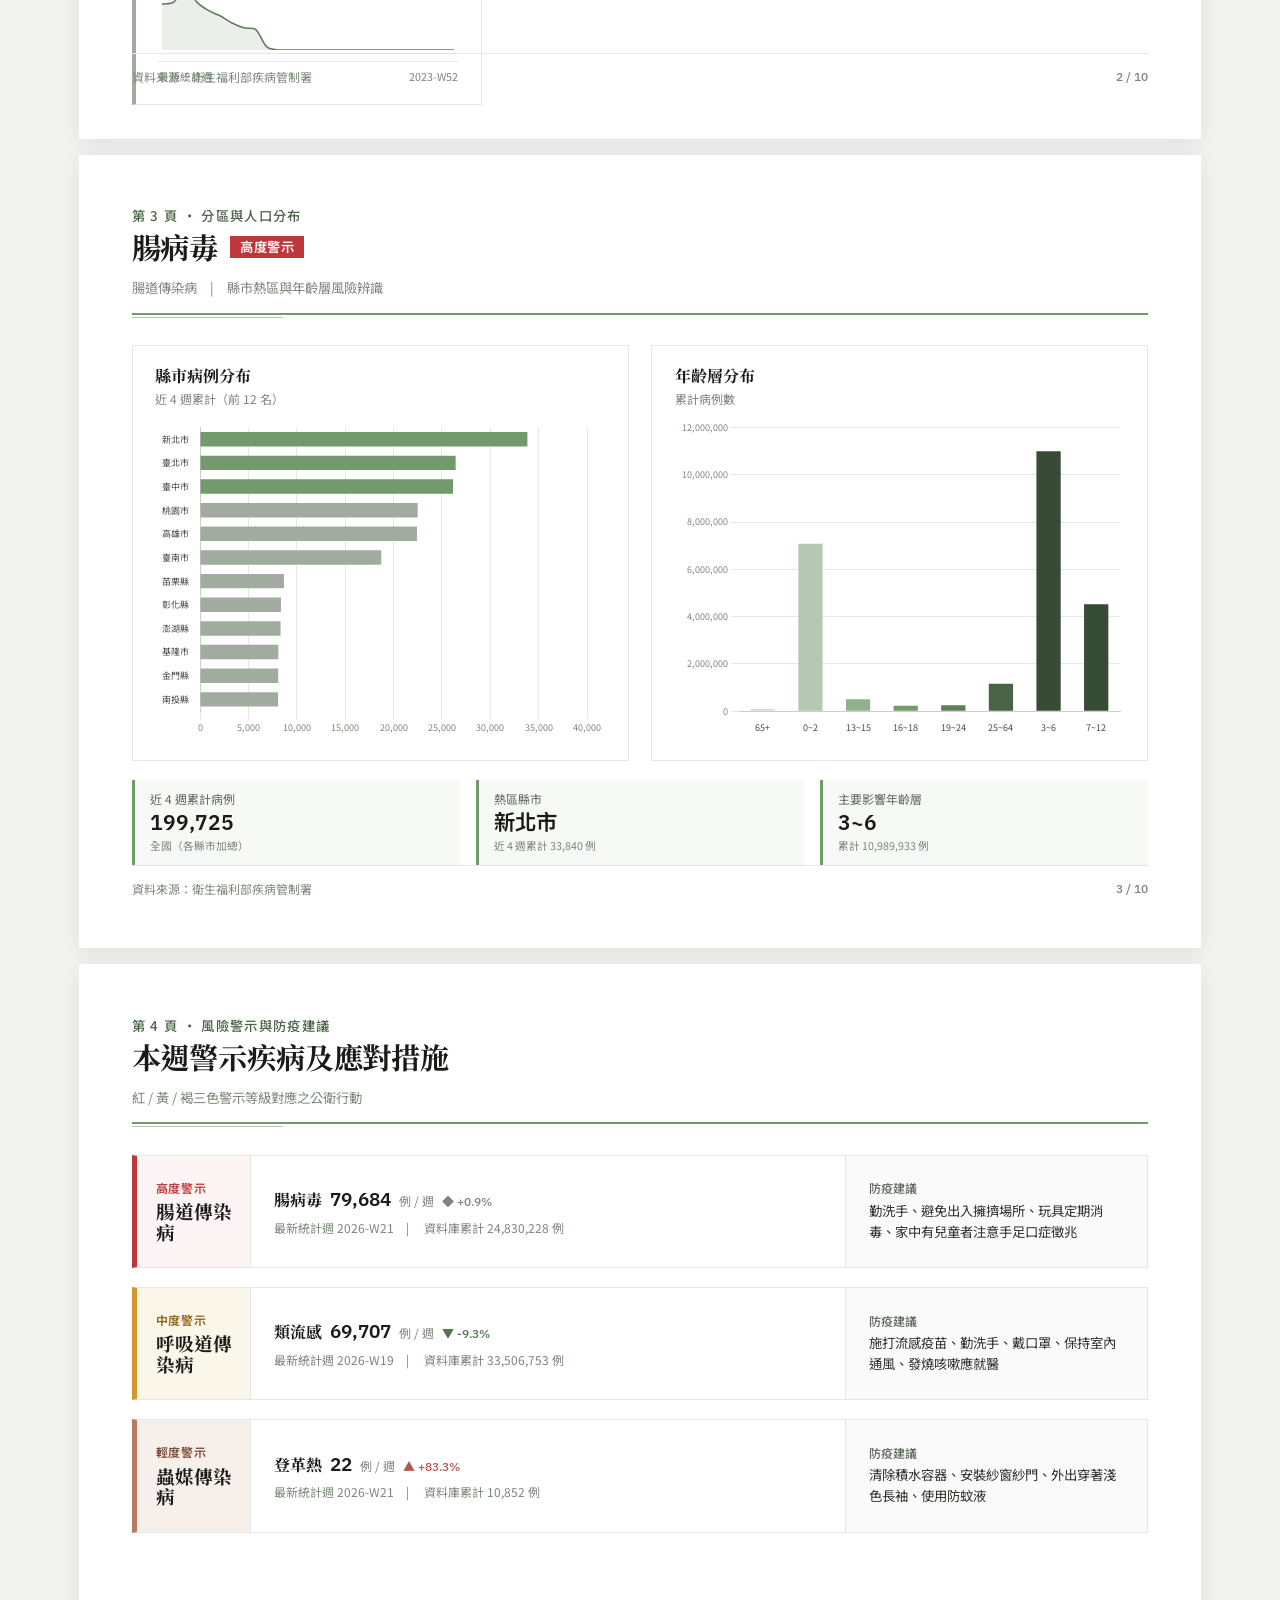
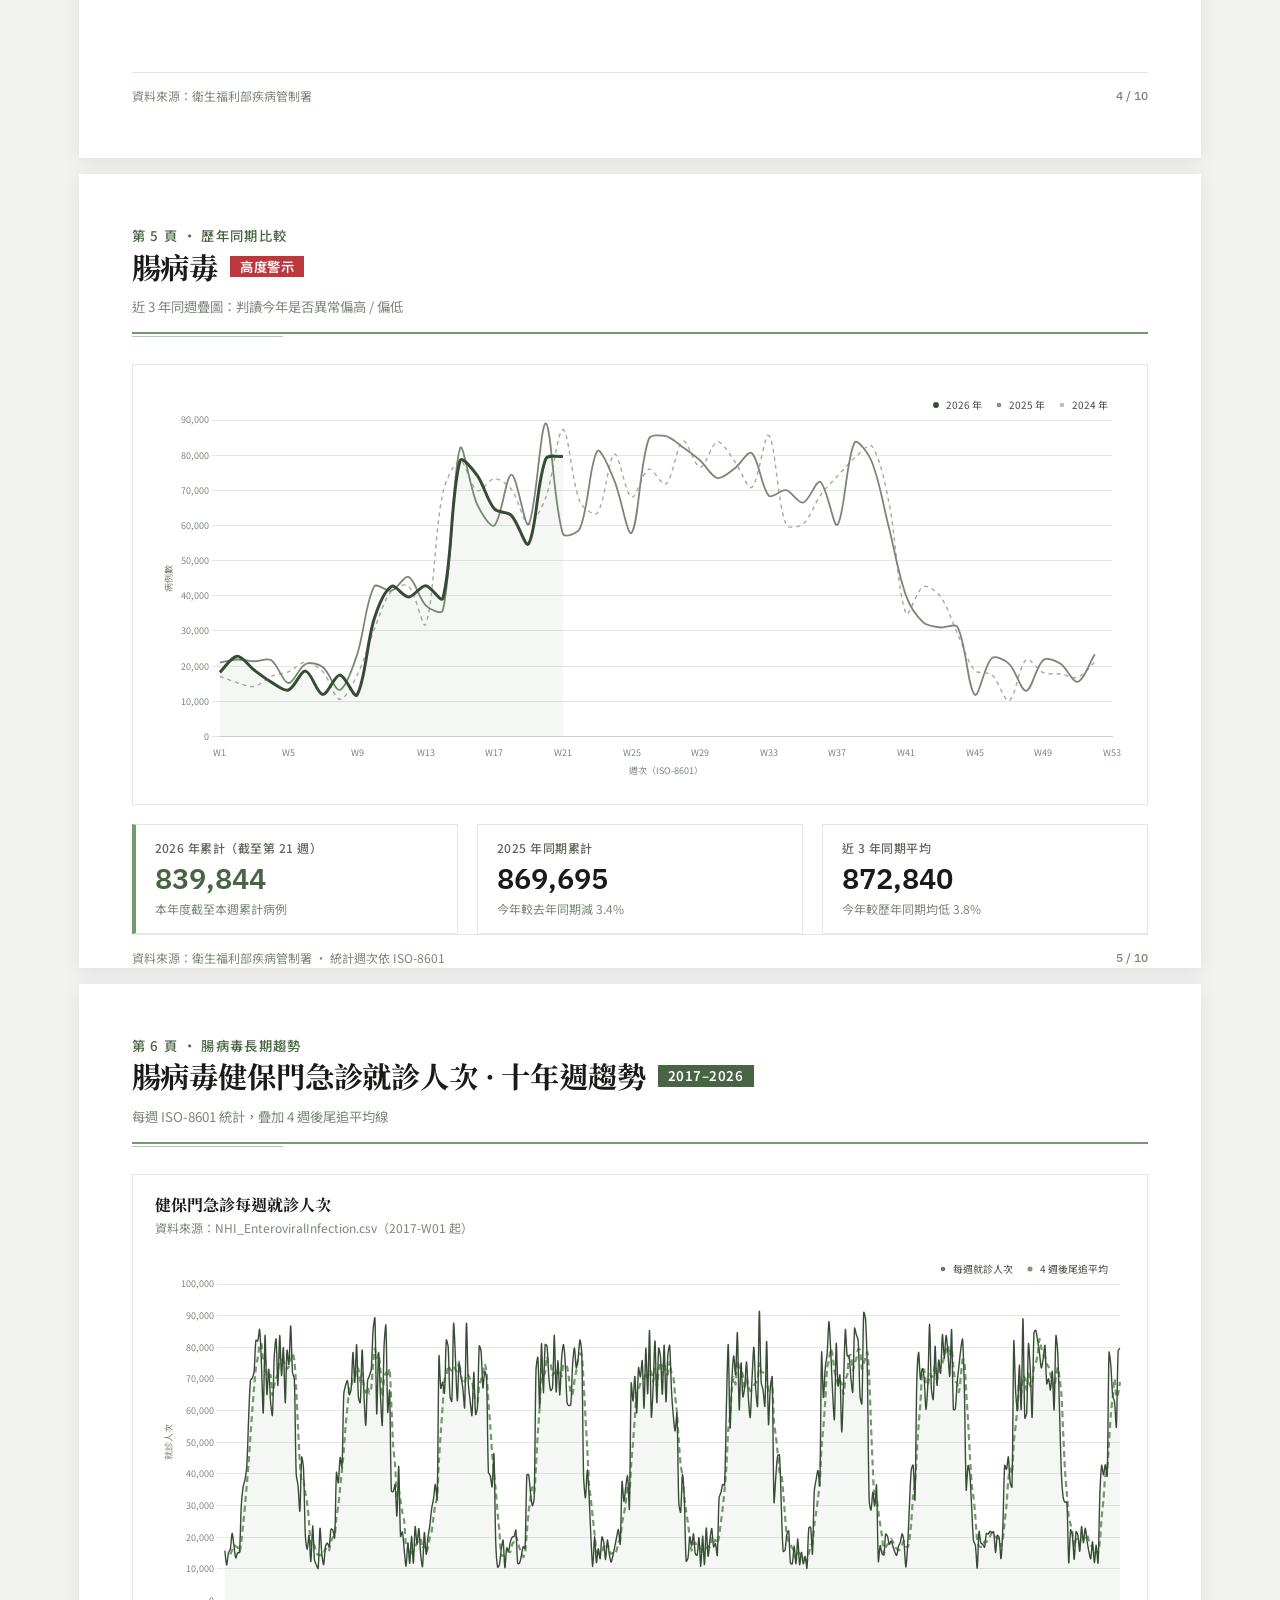
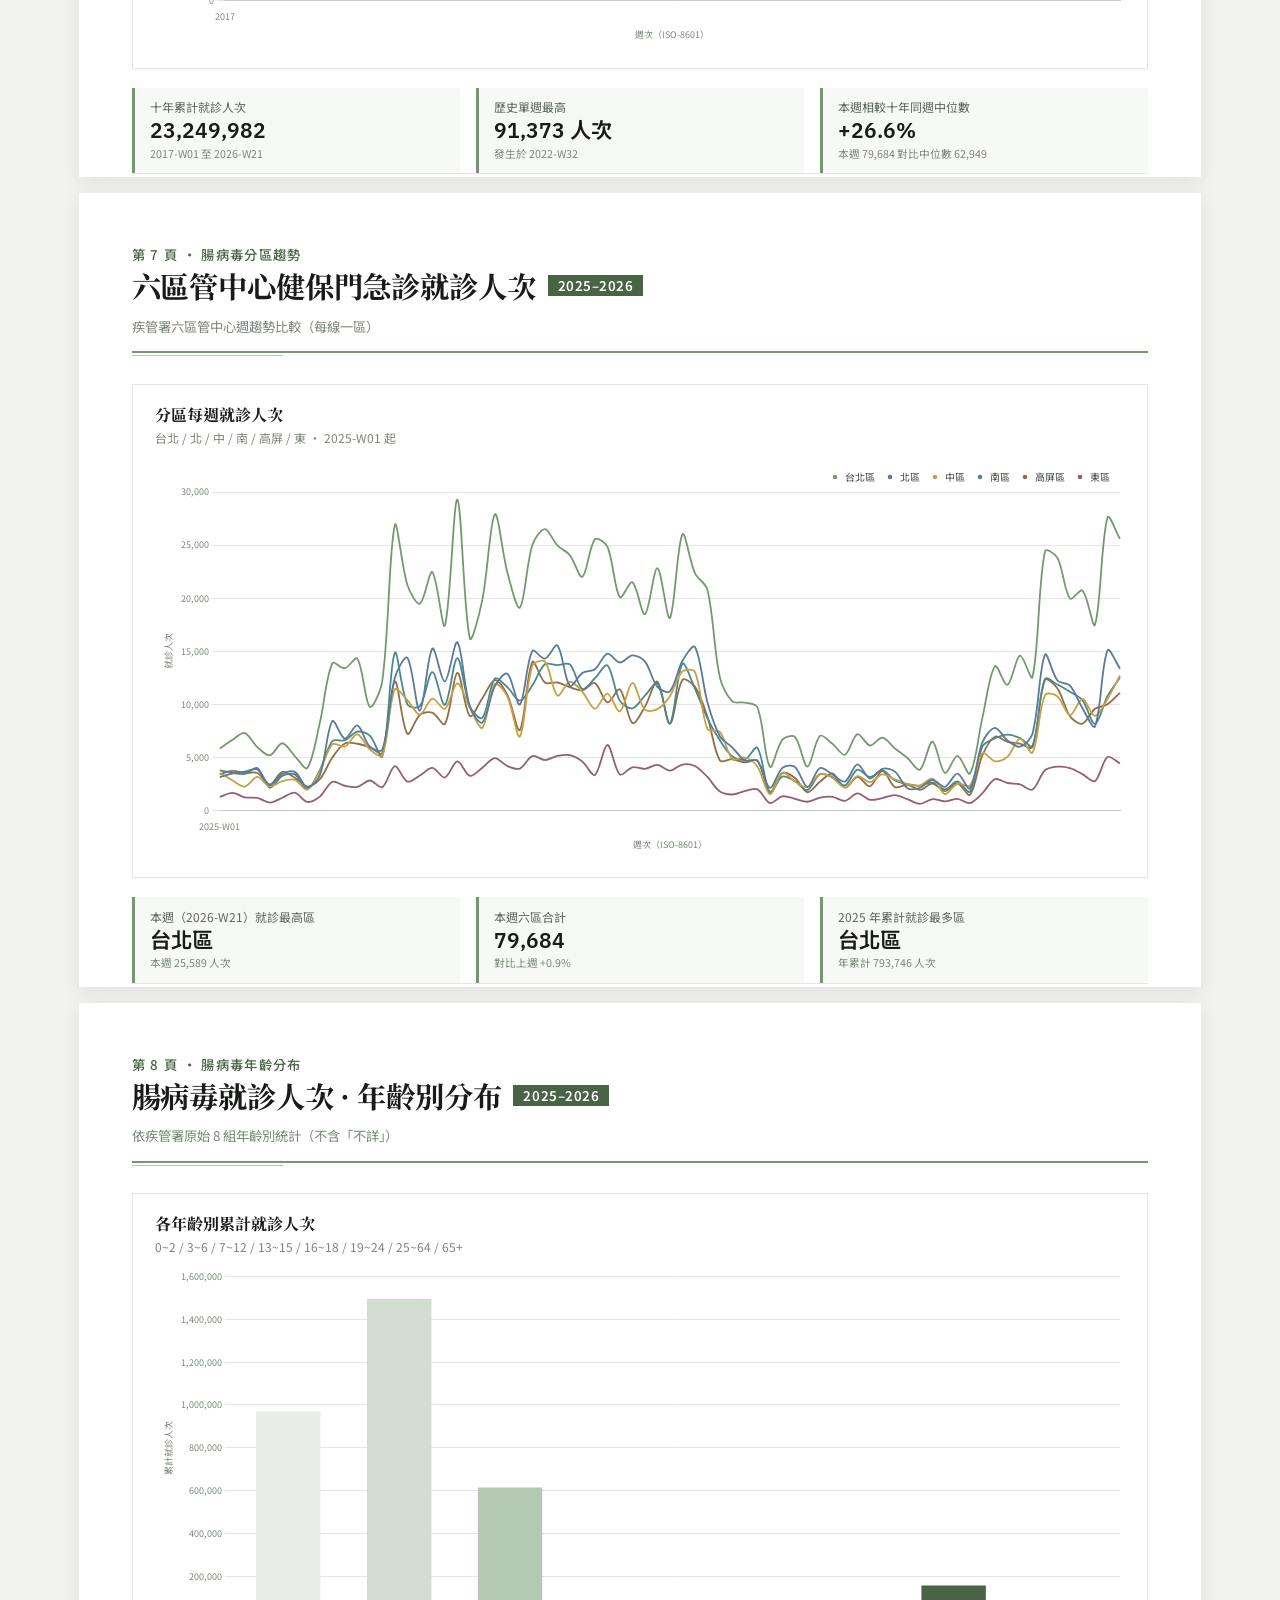
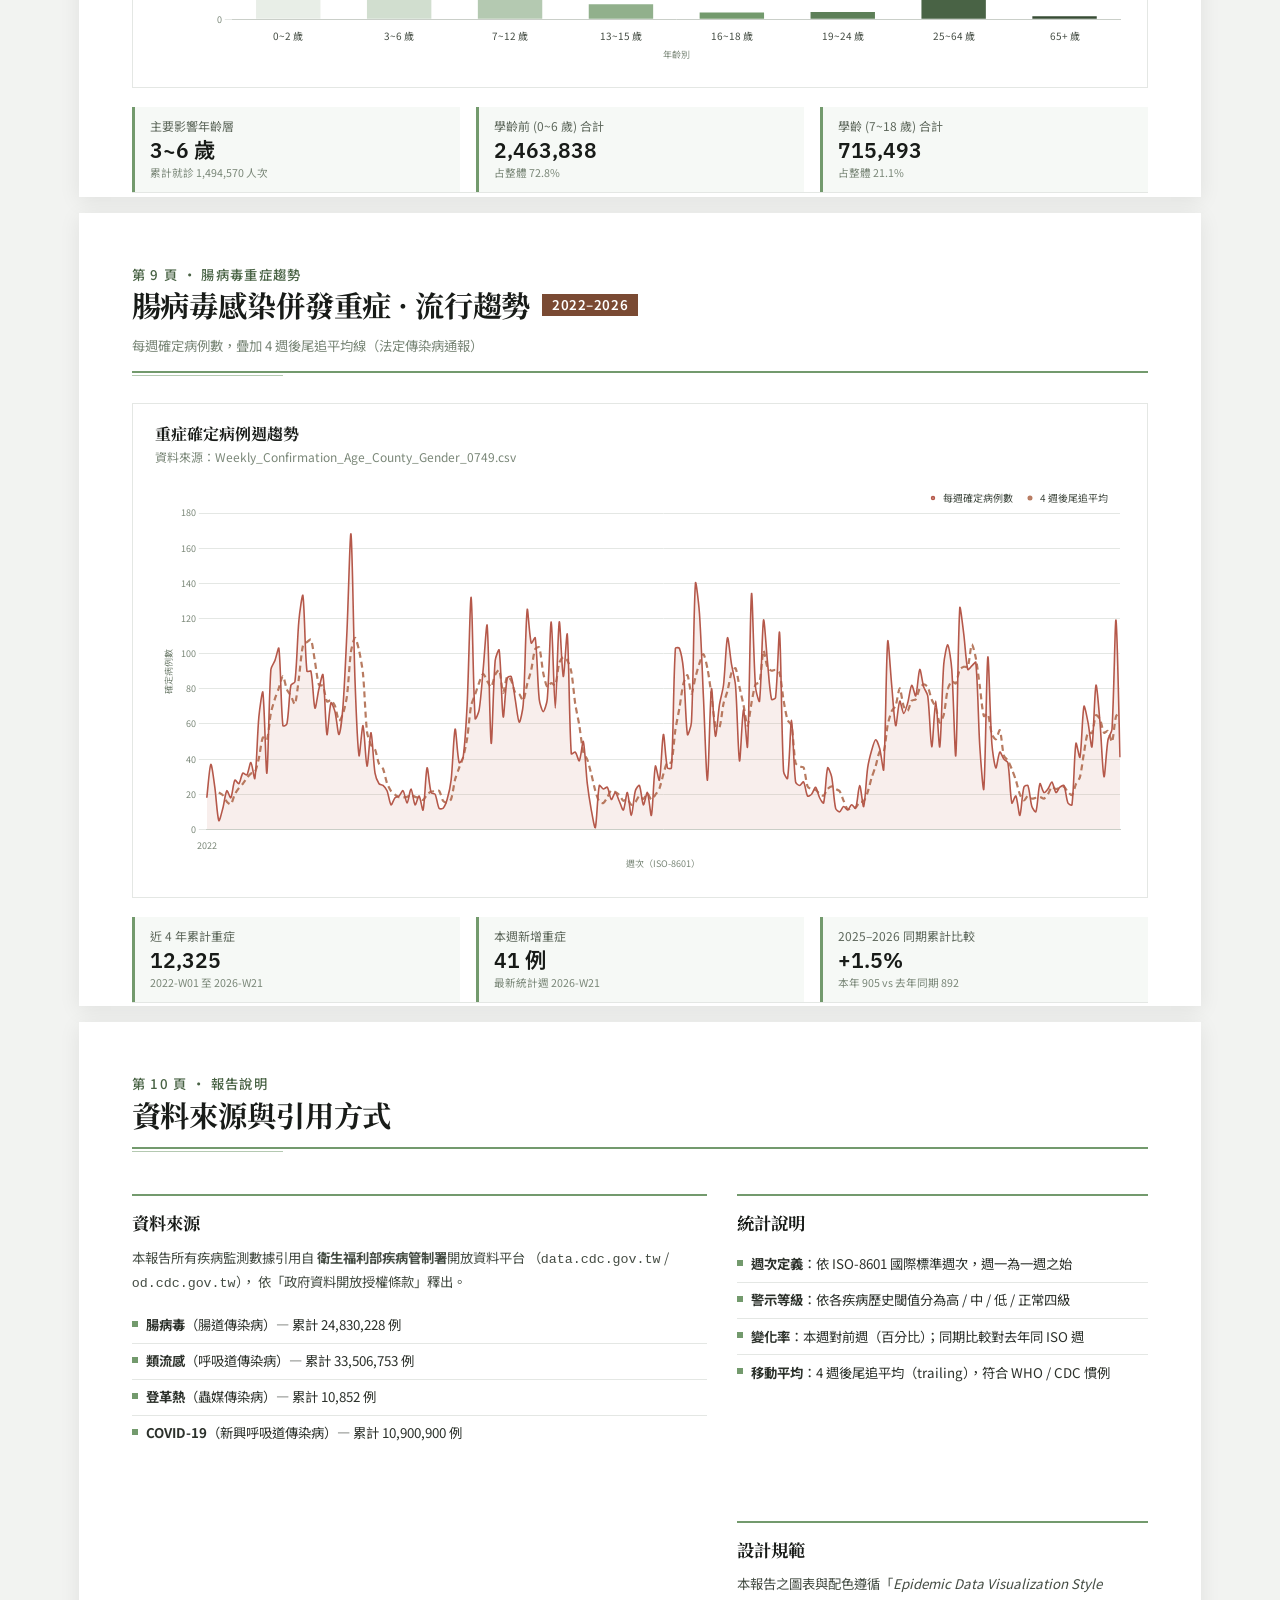
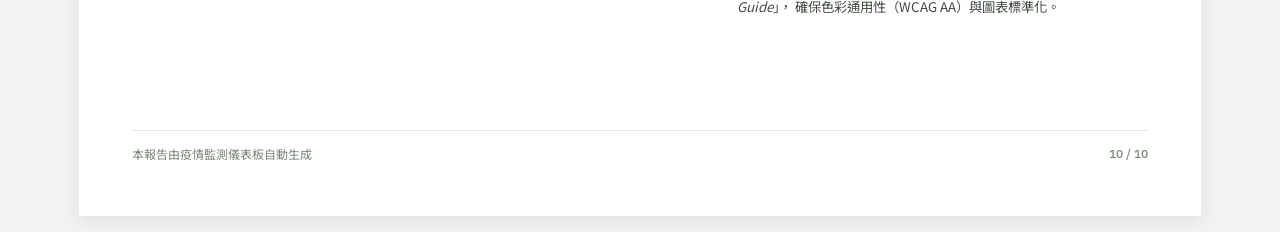
==== commit 86657580: "feat(weekly_report): 新增腸病毒專屬 4 頁深度報告 section 新增投影片 6–9（總頁數 6 → 10），聚焦腸病毒的實際報告需求：  - Slide 6: 2017–20" ====
--- a/weekly_report/index.html
+++ b/weekly_report/index.html
@@ -24,7 +24,11 @@
       <a href="#slide-3">分區與人口</a>
       <a href="#slide-4">警示與建議</a>
       <a href="#slide-5">歷年同期</a>
-      <a href="#slide-6">結語</a>
+      <a href="#slide-6">腸病毒長期趨勢</a>
+      <a href="#slide-7">腸病毒分區</a>
+      <a href="#slide-8">腸病毒年齡</a>
+      <a href="#slide-9">腸病毒重症</a>
+      <a href="#slide-10">結語</a>
     </nav>
   </div>
   <div class="print-hint">提示：列印時請選擇「橫向」「A4」「背景圖形」以取得最佳效果</div>
@@ -58,7 +62,7 @@
       <div id="coverGeneratedAt">—</div>
     </div>
   </footer>
-  <div class="page-no">1 / 6</div>
+  <div class="page-no">1 / 10</div>
 </section>
 
 <section class="slide" id="slide-2">
@@ -70,7 +74,7 @@
   <div class="overview-grid" id="overviewGrid"></div>
   <footer class="slide-foot">
     <span class="src">資料來源：衛生福利部疾病管制署</span>
-    <span class="page-no">2 / 6</span>
+    <span class="page-no">2 / 10</span>
   </footer>
 </section>
 
@@ -102,7 +106,7 @@
   <div class="callout-row" id="s3Callouts"></div>
   <footer class="slide-foot">
     <span class="src">資料來源：衛生福利部疾病管制署</span>
-    <span class="page-no">3 / 6</span>
+    <span class="page-no">3 / 10</span>
   </footer>
 </section>
 
@@ -115,7 +119,7 @@
   <div class="advisory-list" id="s4AdvisoryList"></div>
   <footer class="slide-foot">
     <span class="src">資料來源：衛生福利部疾病管制署</span>
-    <span class="page-no">4 / 6</span>
+    <span class="page-no">4 / 10</span>
   </footer>
 </section>
 
@@ -136,13 +140,117 @@
   <div class="comparison-callouts" id="s5Callouts"></div>
   <footer class="slide-foot">
     <span class="src">資料來源：衛生福利部疾病管制署 · 統計週次依 ISO-8601</span>
-    <span class="page-no">5 / 6</span>
-  </footer>
-</section>
-
-<section class="slide slide-closing" id="slide-6">
-  <header class="slide-head">
-    <div class="slide-eyebrow">第 6 頁 · 報告說明</div>
+    <span class="page-no">5 / 10</span>
+  </footer>
+</section>
+
+<!-- ═══════════════════════════════════════════════════════════
+     腸病毒專屬深度報告（slide 6–9）
+     ═══════════════════════════════════════════════════════════ -->
+
+<section class="slide" id="slide-6">
+  <header class="slide-head">
+    <div class="slide-eyebrow">第 6 頁 · 腸病毒長期趨勢</div>
+    <h2 class="slide-title">
+      腸病毒健保門急診就診人次 · 十年週趨勢
+      <span class="slide-title-tag" id="s6Tag" style="background:#496345">2017–2026</span>
+    </h2>
+    <p class="slide-sub">每週 ISO-8601 統計，疊加 4 週後尾追平均線</p>
+  </header>
+  <div class="chart-block chart-block-wide">
+    <div class="chart-block-head">
+      <h3 class="chart-block-h">健保門急診每週就診人次</h3>
+      <div class="chart-block-sub">資料來源：NHI_EnteroviralInfection.csv（2017-W01 起）</div>
+    </div>
+    <div class="chart-block-body chart-block-body-tall">
+      <canvas id="s6EnteroLongTrend"></canvas>
+    </div>
+  </div>
+  <div class="callout-row" id="s6Callouts"></div>
+  <footer class="slide-foot">
+    <span class="src">資料來源：衛生福利部疾病管制署 · 健保門急診統計</span>
+    <span class="page-no">6 / 10</span>
+  </footer>
+</section>
+
+<section class="slide" id="slide-7">
+  <header class="slide-head">
+    <div class="slide-eyebrow">第 7 頁 · 腸病毒分區趨勢</div>
+    <h2 class="slide-title">
+      六區管中心健保門急診就診人次
+      <span class="slide-title-tag" id="s7Tag" style="background:#496345">2025–2026</span>
+    </h2>
+    <p class="slide-sub">疾管署六區管中心週趨勢比較（每線一區）</p>
+  </header>
+  <div class="chart-block chart-block-wide">
+    <div class="chart-block-head">
+      <h3 class="chart-block-h">分區每週就診人次</h3>
+      <div class="chart-block-sub">台北 / 北 / 中 / 南 / 高屏 / 東 · 2025-W01 起</div>
+    </div>
+    <div class="chart-block-body chart-block-body-tall">
+      <canvas id="s7EnteroRegionTrend"></canvas>
+    </div>
+  </div>
+  <div class="callout-row" id="s7Callouts"></div>
+  <footer class="slide-foot">
+    <span class="src">資料來源：衛生福利部疾病管制署 · 健保門急診統計</span>
+    <span class="page-no">7 / 10</span>
+  </footer>
+</section>
+
+<section class="slide" id="slide-8">
+  <header class="slide-head">
+    <div class="slide-eyebrow">第 8 頁 · 腸病毒年齡分布</div>
+    <h2 class="slide-title">
+      腸病毒就診人次 · 年齡別分布
+      <span class="slide-title-tag" id="s8Tag" style="background:#496345">2025–2026</span>
+    </h2>
+    <p class="slide-sub">依疾管署原始 8 組年齡別統計（不含「不詳」）</p>
+  </header>
+  <div class="chart-block chart-block-wide">
+    <div class="chart-block-head">
+      <h3 class="chart-block-h">各年齡別累計就診人次</h3>
+      <div class="chart-block-sub">0~2 / 3~6 / 7~12 / 13~15 / 16~18 / 19~24 / 25~64 / 65+</div>
+    </div>
+    <div class="chart-block-body chart-block-body-tall">
+      <canvas id="s8EnteroAgeBar"></canvas>
+    </div>
+  </div>
+  <div class="callout-row" id="s8Callouts"></div>
+  <footer class="slide-foot">
+    <span class="src">資料來源：衛生福利部疾病管制署 · 健保門急診統計</span>
+    <span class="page-no">8 / 10</span>
+  </footer>
+</section>
+
+<section class="slide" id="slide-9">
+  <header class="slide-head">
+    <div class="slide-eyebrow">第 9 頁 · 腸病毒重症趨勢</div>
+    <h2 class="slide-title">
+      腸病毒感染併發重症 · 流行趨勢
+      <span class="slide-title-tag" id="s9Tag" style="background:#7A4A33">2022–2026</span>
+    </h2>
+    <p class="slide-sub">每週確定病例數，疊加 4 週後尾追平均線（法定傳染病通報）</p>
+  </header>
+  <div class="chart-block chart-block-wide">
+    <div class="chart-block-head">
+      <h3 class="chart-block-h">重症確定病例週趨勢</h3>
+      <div class="chart-block-sub">資料來源：Weekly_Confirmation_Age_County_Gender_0749.csv</div>
+    </div>
+    <div class="chart-block-body chart-block-body-tall">
+      <canvas id="s9EnteroSevereTrend"></canvas>
+    </div>
+  </div>
+  <div class="callout-row" id="s9Callouts"></div>
+  <footer class="slide-foot">
+    <span class="src">資料來源：衛生福利部疾病管制署 · 法定傳染病通報</span>
+    <span class="page-no">9 / 10</span>
+  </footer>
+</section>
+
+<section class="slide slide-closing" id="slide-10">
+  <header class="slide-head">
+    <div class="slide-eyebrow">第 10 頁 · 報告說明</div>
     <h2 class="slide-title">資料來源與引用方式</h2>
   </header>
   <div class="closing-body">
@@ -170,7 +278,7 @@
   </div>
   <footer class="slide-foot closing-foot">
     <span>本報告由疫情監測儀表板自動生成</span>
-    <span class="page-no">6 / 6</span>
+    <span class="page-no">10 / 10</span>
   </footer>
 </section>
 
